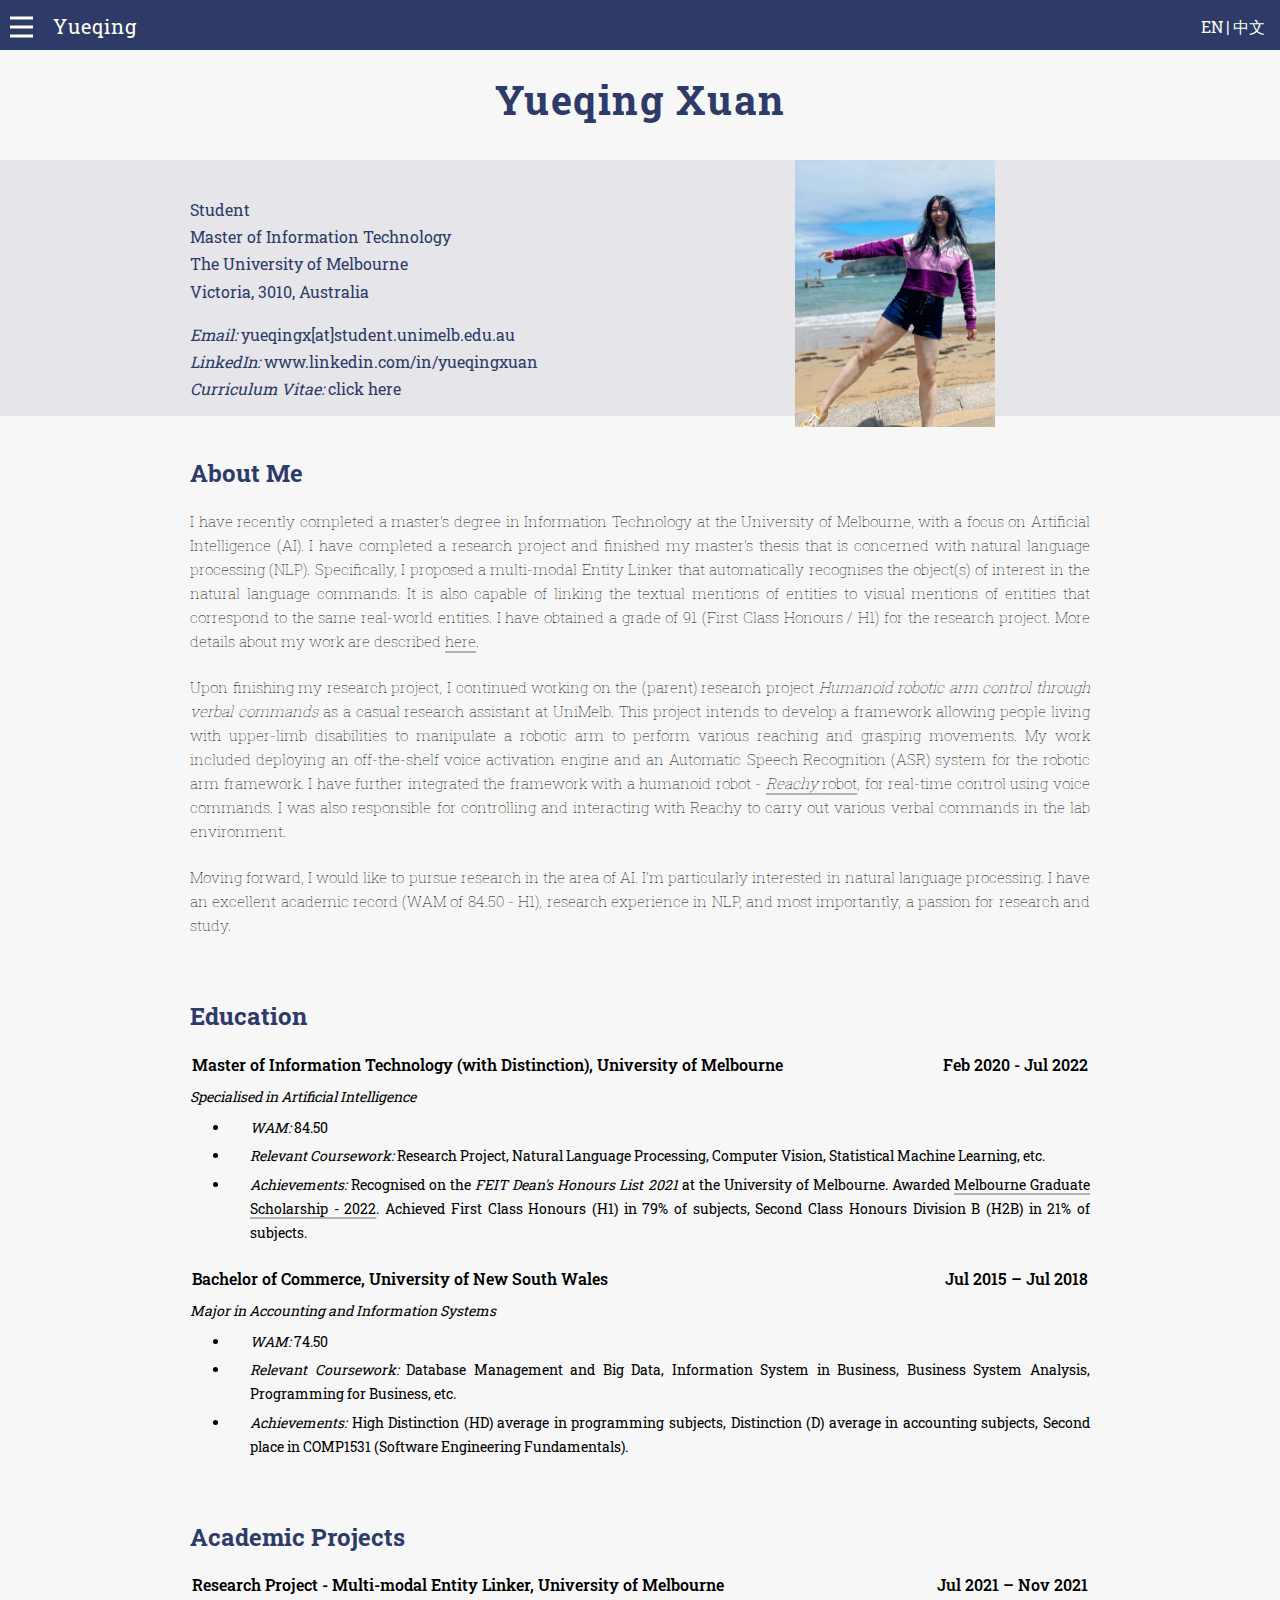
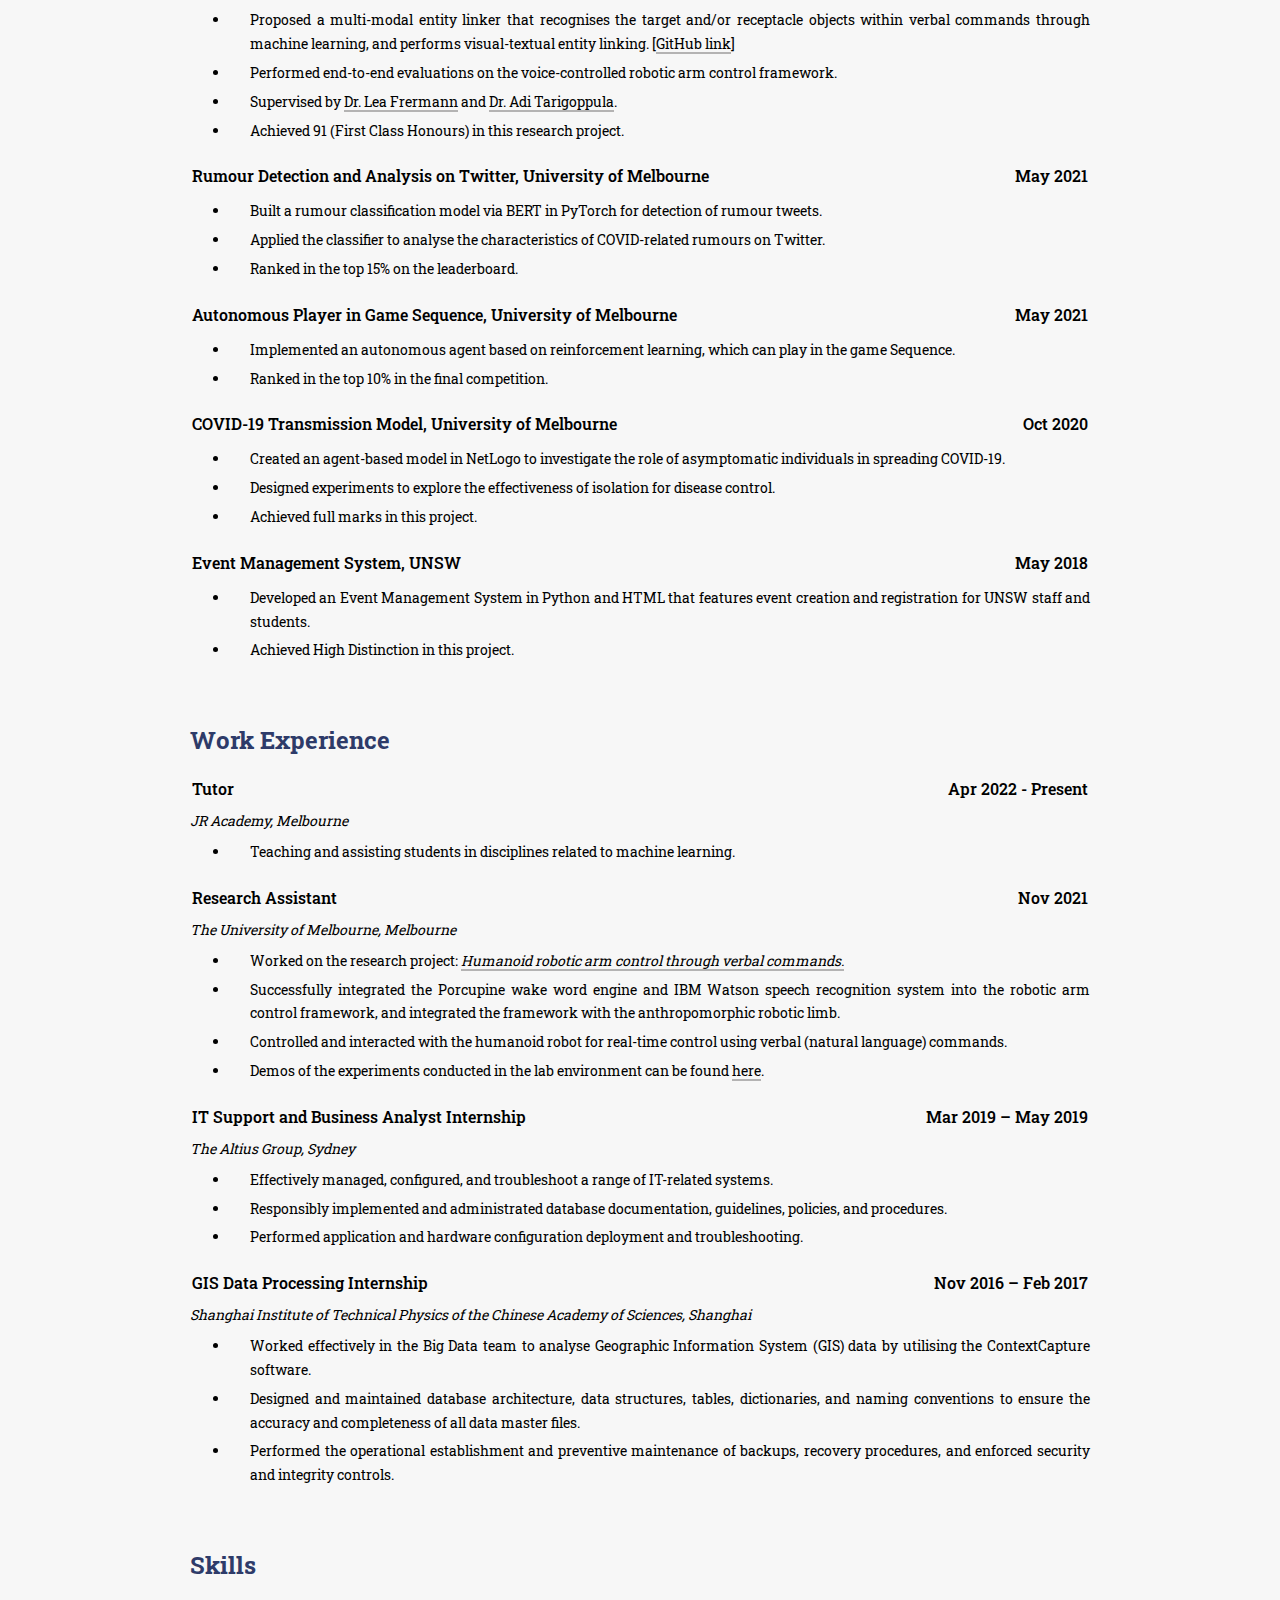
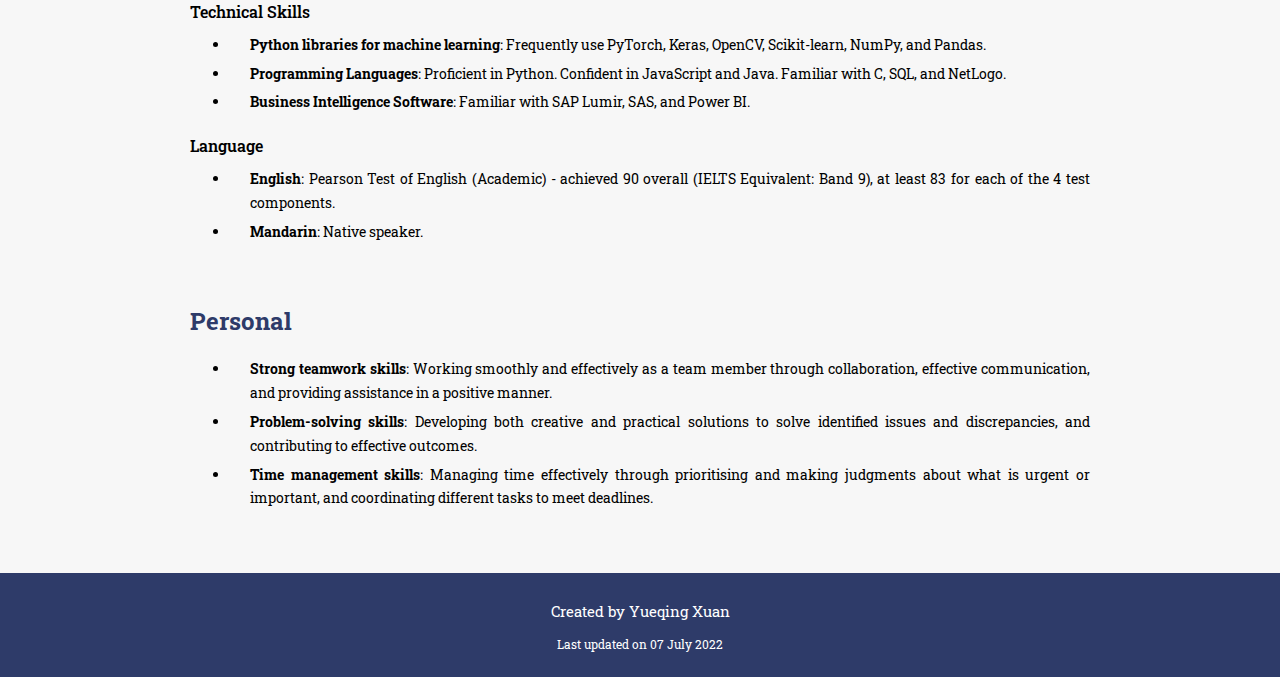
==== index.html @ 82bab921 "update web" ====
<!DOCTYPE HTML>
<html lang="en">

<head>
    <meta charset="utf-8">
    <meta name="viewpoint" content="width=device-width, initial-scale=1">
    <meta name="referrer" content="origin">
    <meta itemprop="name" content="yueqingxuan">
    <meta itemprop="author" content="Yueqing Xuan">
    <meta itemprop="description" content="Student @ The University of Melbourne">
    <meta itemprop="url" content="www.yueqingxuan.com">
    <meta itemprop="keywords" content="Yueqing Xuan unimelb mit student">
    <title>Yueqing Xuan</title>
    <link href="my_web_style.css" rel="stylesheet">

    <!-- all external javaScript codes -->
    <link rel="preconnect" href="https://fonts.googleapis.com">
    <link rel="preconnect" href="https://fonts.gstatic.com" crossorigin>
    <link href="https://fonts.googleapis.com/css2?family=Roboto+Slab:wght@400;700&display=swap" rel="stylesheet">
    <link rel="stylesheet" href="https://cdnjs.cloudflare.com/ajax/libs/font-awesome/6.0.0-beta3/css/all.min.css"
        integrity="sha512-Fo3rlrZj/k7ujTnHg4CGR2D7kSs0v4LLanw2qksYuRlEzO+tcaEPQogQ0KaoGN26/zrn20ImR1DfuLWnOo7aBA=="
        crossorigin="anonymous" referrerpolicy="no-referrer" />

    <link rel="icon" href="memoji.png">
</head>

<body>

    <!-- side menu bar -->
    <nav class="navbar">
        <span class="open-slide">
            <a class="left" onclick="openSideMenu()">
                <svg width="23" , height="27">
                    <path d="M0,5 30,5" stroke="ivory" stroke-width="3" />
                    <path d="M0,14 30,14" stroke="ivory" stroke-width="3" />
                    <path d="M0,23 30,23" stroke="ivory" stroke-width="3" />
                </svg>
            </a>
            <a href="#" class="left">Yueqing</a>

            <span class="lan">
                <ul>
                    <li><a href="cn.html">中文</a></li>
                    <li>|</li>
                    <li><a href="index.html">EN</a></li>
                </ul>
            </span>
        </span>
    </nav>

    <div id="side-menu" class="side-nav">
        <a class="btn-close" onclick="closeSideMenu()">&times;</a>
        <a href="#about">About</a>
        <a href="#education">Education</a>
        <a href="#projects">Academic Projects</a>
        <a href="#employment">Work Experience</a>
        <a href="#skills">Skills</a>
        <a href="#personal">Personal</a>
        <a href="CV_Yueqing_Xuan_public.pdf" target="_blank" rel="noopener noreferrer">CV</a>
    </div>

    <div class="main">
        <!-- Title of the webpage -->
        <div class="header">
            <h1>Yueqing Xuan</h1>
        </div>

        <section class="contact">
            <section class="grid">
                <section class="col_1">
                    <p>Student<br>
                        <a href="https://study.unimelb.edu.au/find/courses/graduate/master-of-information-technology/"
                            target="_blank" rel="noopener noreferrer">Master of Information Technology</i></a>
                        <a href="https://study.unimelb.edu.au/find/courses/graduate/master-of-information-technology/"
                            target="_blank" rel="noopener noreferrer"><i class="fas fa-external-link-alt"
                                style="font-size: 12px;"></i></a>
                        <br>
                        The University of Melbourne<br>
                        Victoria, 3010, Australia<br>
                    </p>

                    <p><i>Email:</i> yueqingx[at]student.unimelb.edu.au<br>
                    <i>LinkedIn:</i> <a href="https://www.linkedin.com/in/yueqingxuan/" target="_blank" rel="noopener noreferrer">www.linkedin.com/in/yueqingxuan</a><br>
                    <i>Curriculum Vitae:</i> <a href="CV_Yueqing_Xuan_public.pdf" target="_blank" rel="noopener noreferrer">click here</a>
                    </p>
                </section>
                <section class="col_2">
                    <img id="profile-pic" src="me_en.JPG" alt="" width="200" height="270">
                </section>
            </section>

        </section>

        <br id="about">
        <section class="container">
            <h2>About Me</h2>
            <p>I have recently completed a master's degree in Information Technology at the University of Melbourne, with a focus on Artificial Intelligence (AI).
                I have completed a research project and finished my master's thesis that is concerned with natural language processing (NLP). 
                Specifically, I proposed a multi-modal Entity Linker that automatically recognises the object(s) of interest 
                in the natural language commands. It is also capable of linking the textual mentions of entities to visual mentions of entities that correspond 
                to the same real-world entities. I have obtained a grade of 91 (First Class Honours / H1) for the research project. 
                More details about my work are described <a href="#projects">here</a>.</p>

            <p>Upon finishing my research project, I continued working on the (parent) research project 
                <i>Humanoid robotic arm control through verbal commands</i> as a casual research assistant at UniMelb. 
                This project intends to develop a framework allowing people living with upper-limb disabilities to manipulate a robotic arm 
                to perform various reaching and grasping movements.
                My work included deploying an off-the-shelf voice activation engine and an Automatic Speech Recognition (ASR) system for the robotic arm framework. 
                I have further integrated the framework with a humanoid robot - <a href="https://www.pollen-robotics.com/reachy/" target="_blank" rel="noopener noreferrer"><i>Reachy</i> robot</a>, 
                for real-time control using voice commands.
                I was also responsible for controlling and interacting with Reachy to carry out various verbal commands in the lab environment. 
            </p>

            <p>Moving forward, I would like to pursue research in the area of AI. I'm particularly interested in natural language processing. 
                I have an excellent academic record (WAM of 84.50 - H1), research experience in NLP, and most importantly, a passion for research and study.
            </p>
        </section>

        <br id="education">
        <section class="container">
            <h2>Education</h2>
            <table>
                <tr>
                  <td class="left-cell"><h4>Master of Information Technology (with Distinction), University of Melbourne</h4></td>
                  <td class="right-cell"><h4>Feb 2020 - Jul 2022</h4></td>
                </tr>
            </table>
            <h5><i>Specialised in Artificial Intelligence</i></h5>
            <ul>
                <li><i>WAM:</i> 84.50</li>
                <li><i>Relevant Coursework:</i> Research Project, Natural Language Processing, Computer Vision,
                    Statistical Machine Learning, etc.</li>
                <li><i>Achievements:</i> 
                    Recognised on the <i>FEIT Dean's Honours List 2021</i> at the University of Melbourne.
                    Awarded <a href="https://scholarships.unimelb.edu.au/awards/melbourne-graduate-scholarship"
                    target="_blank" rel="noopener noreferrer">Melbourne Graduate Scholarship - 2022</a>. 
                    Achieved First Class Honours (H1) in 79% of subjects, Second Class Honours Division B (H2B)
                    in 21% of subjects.</li>
            </ul>
            <table>
                <tr>
                  <td class="left-cell"><h4>Bachelor of Commerce, University of New South Wales</h4></td>
                  <td class="right-cell"><h4>Jul 2015 – Jul 2018</h4></td>
                </tr>
            </table>
            <h5><i>Major in Accounting and Information Systems</i></h5>
            <ul>
                <li><i>WAM:</i> 74.50</li>
                <li><i>Relevant Coursework:</i> Database Management and Big Data, Information System in Business,
                    Business System Analysis, Programming for Business, etc.</li>
                <li><i>Achievements:</i> 
                    High Distinction (HD) average in programming subjects, Distinction (D) average
                    in accounting subjects, Second place in COMP1531 (Software Engineering Fundamentals).</li>
            </ul>

        </section>


        <br id="projects">
        <section class="container">
            <h2>Academic Projects</h2>
            <table>
                <tr>
                  <td class="left-cell" id="rp"><h4>Research Project - Multi-modal Entity Linker, University of Melbourne</h4></td>
                  <td class="right-cell"><h4>Jul 2021 – Nov 2021</h4></td>
                </tr>
            </table>

            <ul>
                <li>Proposed a multi-modal entity linker that recognises the target and/or receptacle objects within verbal commands 
                    through machine learning, and performs visual-textual entity linking. [<a href="https://github.com/xuanxuanxuan-git/EntityLinking#entitylinker-yueqing-xuan-2021" 
                    target="_blank" rel="noopener noreferrer">GitHub link</a>]</li>
                <li>Performed end-to-end evaluations on the voice-controlled robotic arm control framework.</li>
                <li>Supervised by <a href="https://findanexpert.unimelb.edu.au/profile/835002-lea-frermann"
                        target="_blank" rel="noopener noreferrer">Dr. Lea
                        Frermann</a> and <a href="https://findanexpert.unimelb.edu.au/profile/856938-adi-tarigoppula"
                        target="_blank" rel="noopener noreferrer">Dr.
                        Adi Tarigoppula</a>.</li>
                <li>Achieved 91 (First Class Honours) in this research project.</li>
            </ul>
            <table>
                <tr>
                  <td class="left-cell"><h4>Rumour Detection and Analysis on Twitter, University of Melbourne</h4></td>
                  <td class="right-cell"><h4>May 2021</h4></td>
                </tr>
            </table>
            <ul>
                <li>Built a rumour classification model via BERT in PyTorch for detection of rumour tweets.</li>
                <li>Applied the classifier to analyse the characteristics of COVID-related rumours on Twitter.</li>
                <li>Ranked in the top 15% on the leaderboard.</li>
            </ul>

            <table>
                <tr>
                  <td class="left-cell"><h4>Autonomous Player in Game Sequence, University of Melbourne</h4></td>
                  <td class="right-cell"><h4>May 2021</h4></td>
                </tr>
            </table>
            <ul>
                <li>Implemented an autonomous agent based on reinforcement learning, which can play in the game
                    Sequence.</li>
                <li>Ranked in the top 10% in the final competition.</li>
            </ul>

            <table>
                <tr>
                  <td class="left-cell"><h4>COVID-19 Transmission Model, University of Melbourne</h4></td>
                  <td class="right-cell"><h4>Oct 2020</h4></td>
                </tr>
            </table>
            <ul>
                <li>Created an agent-based model in NetLogo to investigate the role of asymptomatic individuals in
                    spreading COVID-19.</li>
                <li>Designed experiments to explore the effectiveness of isolation for disease control.</li>
                <li>Achieved full marks in this project.</li>
            </ul>

            <table>
                <tr>
                  <td class="left-cell"><h4>Event Management System, UNSW</h4></td>
                  <td class="right-cell"><h4>May 2018</h4></td>
                </tr>
            </table>
            <ul>
                <li>Developed an Event Management System in Python and HTML that features event creation and
                    registration for UNSW staff and students.</li>
                <li>Achieved High Distinction in this project.</li>
            </ul>
        </section>

        <br id="employment">
        <section class="container">
            <h2>Work Experience</h2>
            
            <table>
                <tr>
                  <td class="left-cell"><h4>Tutor</h4></td>
                  <td class="right-cell"><h4>Apr 2022 - Present</h4></td>
                </tr>
            </table>
            <h5><i>JR Academy, Melbourne</i></h5>
            <ul>
                <li>Teaching and assisting students in disciplines related to machine learning. </li>
            </ul>

            <table>
                <tr>
                  <td class="left-cell"><h4>Research Assistant</h4></td>
                  <td class="right-cell"><h4>Nov 2021</h4></td>
                </tr>
            </table>
            <h5><i>The University of Melbourne, Melbourne</i></h5>
            <ul>
                <li>Worked on the research project: <a href="https://github.com/xuanxuanxuan-git/EntityLinking" target="_blank"
                    rel="noopener noreferrer"><i>Humanoid robotic arm control through verbal commands.</i> <i class="fab fa-github"></i></a></li>
                <li>Successfully integrated the Porcupine wake word engine and IBM Watson speech recognition system into the robotic arm control framework, 
                    and integrated the framework with the anthropomorphic robotic limb. </li>
                <li>Controlled and interacted with the humanoid robot for real-time control using verbal (natural language) commands.</li>
                <li>Demos of the experiments conducted in the lab environment can be found <a href="https://github.com/xuanxuanxuan-git/EntityLinking/blob/main/README.md#demos" target="_blank"
                    rel="noopener noreferrer">here</a>.</li>
            </ul>

            <table>
                <tr>
                  <td class="left-cell"><h4>IT Support and Business Analyst Internship</h4></td>
                  <td class="right-cell"><h4>Mar 2019 – May 2019</h4></td>
                </tr>
            </table>
            <h5><i>The Altius Group, Sydney</i></h5>
            <ul>
                <li>Effectively managed, configured, and troubleshoot a range of IT-related systems.</li>
                <li>Responsibly implemented and administrated database documentation, guidelines, policies, and
                    procedures.
                </li>
                <li>Performed application and hardware configuration deployment and troubleshooting.</li>
            </ul>

            <table>
                <tr>
                  <td class="left-cell"><h4>GIS Data Processing Internship</h4></td>
                  <td class="right-cell"><h4>Nov 2016 – Feb 2017</h4></td>
                </tr>
            </table>
            <h5><i>Shanghai Institute of Technical Physics of the Chinese Academy of Sciences, Shanghai</i></h5>
            <ul>
                <li>Worked effectively in the Big Data team to analyse Geographic Information System (GIS) data by
                    utilising the ContextCapture software.</li>
                <li>Designed and maintained database architecture, data structures, tables, dictionaries, and naming
                    conventions to ensure the accuracy and completeness of all data master files.</li>
                <li>Performed the operational establishment and preventive maintenance of backups, recovery procedures,
                    and enforced security and integrity controls.</li>
            </ul>

        </section>

        <br id="skills">
        <section class="container">
            <h2>Skills</h2>
            <h4>Technical Skills</h4>
            <ul>
                <li><b>Python libraries for machine learning</b>: Frequently use PyTorch, Keras, OpenCV, Scikit-learn, NumPy, and Pandas.</li>
                <li><b>Programming Languages</b>: Proficient in Python. Confident in JavaScript and Java. Familiar with C, SQL, and NetLogo.</li>
                <li><b>Business Intelligence Software</b>: Familiar with SAP Lumir, SAS, and Power BI.</li>
            </ul>
            <h4>Language</h4>
            <ul>
                <li><b>English</b>: Pearson Test of English (Academic) - achieved 90 overall (IELTS Equivalent: Band 9), at least 83 for each of the 4 test components.</li>
                <li><b>Mandarin</b>: Native speaker.</li>
            </ul>
        </section>

        <br id="personal">
        <section class="container">
            <h2>Personal</h2>
            <ul>
                <li><b>Strong teamwork skills</b>: Working smoothly and effectively as a team member through collaboration, effective communication, and providing assistance in a positive manner. </li>
                <li><b>Problem-solving skills</b>: Developing both creative and practical solutions to solve identified issues and discrepancies, and contributing to effective outcomes.</li>
                <li><b>Time management skills</b>: Managing time effectively through prioritising and making judgments about what is urgent or important, and coordinating different tasks to meet deadlines.</li>
            </ul>
        </section>

        <br><br>
    </div>

    <!-- Footer -->
    <div class="footer">
        <p style="color: white; font-size: 15px">Created by Yueqing Xuan</p>
        <p style="color: white; font-size: 12px">Last updated on 07 July 2022</p>
    </div>

    <!------------------------- JavaScript -------------------->
    <script>
        function closeNav() {
            document.getElementById('side-menu').style.width = '0';
        }

        function openSideMenu() {
            document.getElementById('side-menu').style.width = '250px';
            document.getElementsByClassName('left').href = window.location.hash;
        }

        function closeSideMenu() {
            document.getElementById('side-menu').style.width = '0';
            document.getElementsByClassName('btn-close').href = window.location.hash;
        }

        document.getElementsByClassName("main")[0].addEventListener('click', closeNav)
    </script>
</body>

</html>
---- my_web_style.css ----
body {
    font-family: 'Roboto Slab', serif;
    background: #F7F7F7;
    margin: 0;
    overflow-x: auto;
}

/* --------------------- My name ----------------- */
.header {
    color: #2e3b69;
    /* text-align: center; */
    
    max-width: 52em;
    height: 10em;
    margin:0 auto;
    display: flex;
    justify-content: center; /* align horizontal */
    align-items: center; /* align vertical */
}

.header h1{
    letter-spacing: 1.5px;
    font-size: 40px;
    margin-top: 65px;
}

hr {
    border: none;
    max-width: 52em;
    border-top: 3px solid #2e3b69;
    overflow: visible;
    height: 5px;
}

hr:after {
    padding: 0 4px;
    position: relative;
    top: -13px;
}


/* --------------------------- Side bar ------------------------- */

.navbar{
    background-color: #2e3b69;
    overflow: hidden;
    height: 50px;
    z-index: 1;
    position: fixed;
    top: 0px;
    width: 100%;
}

.navbar .left{
    float: left;
    display: block;
    color: ivory;
    text-align: center;
    text-decoration: none;
    padding: 13px 10px;
    font-size: 20px;
    letter-spacing: 1px;
}

.navbar .lan ul{
    font-size: 16px;
    color: ivory;
    list-style: none;
    overflow: hidden;
    margin-right: 12px;
}

.navbar .lan ul li{
    float:right;
}

.navbar .lan ul li a{
    text-decoration: none;
    color: inherit;
    margin: 3px 3px;
}

.side-nav {
    height: 100%;
    width: 0;
    position: fixed;
    z-index: 2;
    top: 0;
    left: 0;
    background-color: #111;
    opacity: 0.9;
    overflow-x: hidden;
    padding-top: 60px;
    transition: 0.5s;
}

.side-nav a{
    padding: 10px 10px 10px 30px;
    text-decoration: none;
    font-size: 16px;
    color: #ccc;
    display: block;
    transition: 0.3s;
}

.side-nav a:hover{
    color: #fff;
}

.side-nav .btn-close{
    position: absolute;
    top: 10px;
    font-size: 30px;
}

/* --------------------- Contact ------------------ */
 *,
 *:before,
 *:after {
   -webkit-box-sizing: border-box;
      -moz-box-sizing: border-box;
           box-sizing: border-box;
 }
 
.col_1 {
    width: 55%;
    float: left;
    margin-top: 20px;
    margin-bottom: 20px;    
}

.col_1 p{
    line-height: 1.7;
    color: #2e3b69;
    font-size: 16px;
}

.col_1 a{
    text-decoration: none;
}

.col_1 a:hover{
    text-decoration: underline;
}

.col_1 a, .container a{
    color: inherit;
}

.col_2 {
    width: 35%;
    float: right;
}

.col_1, .col_2{
    display: inline-block;
    vertical-align: top;
}

.grid, .col_1, .col_2{
    padding-left: 15px;
    padding-right: 15px;
}

.grid {
    margin: 0 auto;
    width: 960px;
  }  


.contact{
    background-color: #e6e6ea;
    height: 16em;
    width: 100%;
}

#profile-pic {
    height: 100%;
}

#profile-pic-cn {
    margin-top: 30px;
}

/* ------------------------ Content --------------------- */

h2 {
    color: #2e3b69;
}

h4 {
    font-weight: 550;
    font-size: 16px;
    margin: 0;
}

.container{
    padding-left: 30px;
    padding-right: 30px;
    margin: 0 auto;
    width: 960px;
  }

.container td{
    padding: 0px;
}

.container .left-cell{
    width: 700px;
}

.container .right-cell{
    width: 220px;
    text-align: right;
}
.container ul li {
    font-size: 14px;
    padding: 0px 0 5px 20px;
    line-height: 1.7;
    text-align: justify;
    text-justify: inter-word;
}

.container ul li .fa-link{
    margin-left: 6px;
    font-size: 14px;
}

.container a{
    text-decoration-thickness: 2px;
    text-decoration-color: rgb(180, 179, 179);
    text-underline-position: under;
}
.container a:hover{
    color: #3b5998;
}
.container h4 {
    margin-bottom: -5px;
    font-size: 1em;
}

.container h5 {
    font-size: 14px;
    font-weight: normal;
    padding: 0px 0px 0px 0px;
    margin-top: 15px;
    margin-bottom: -6px;
}

.container p{
    text-align: justify; 
    margin-bottom: 22px;
    font-size: 15px;
    font-weight: lighter;
    /* color: dimgrey; */
    line-height: 1.6;
}
.footer {
    text-align: center;
    padding-top:13px;
    padding-bottom:13px;
    color:#fff;
    background-color: #2e3b69;
}
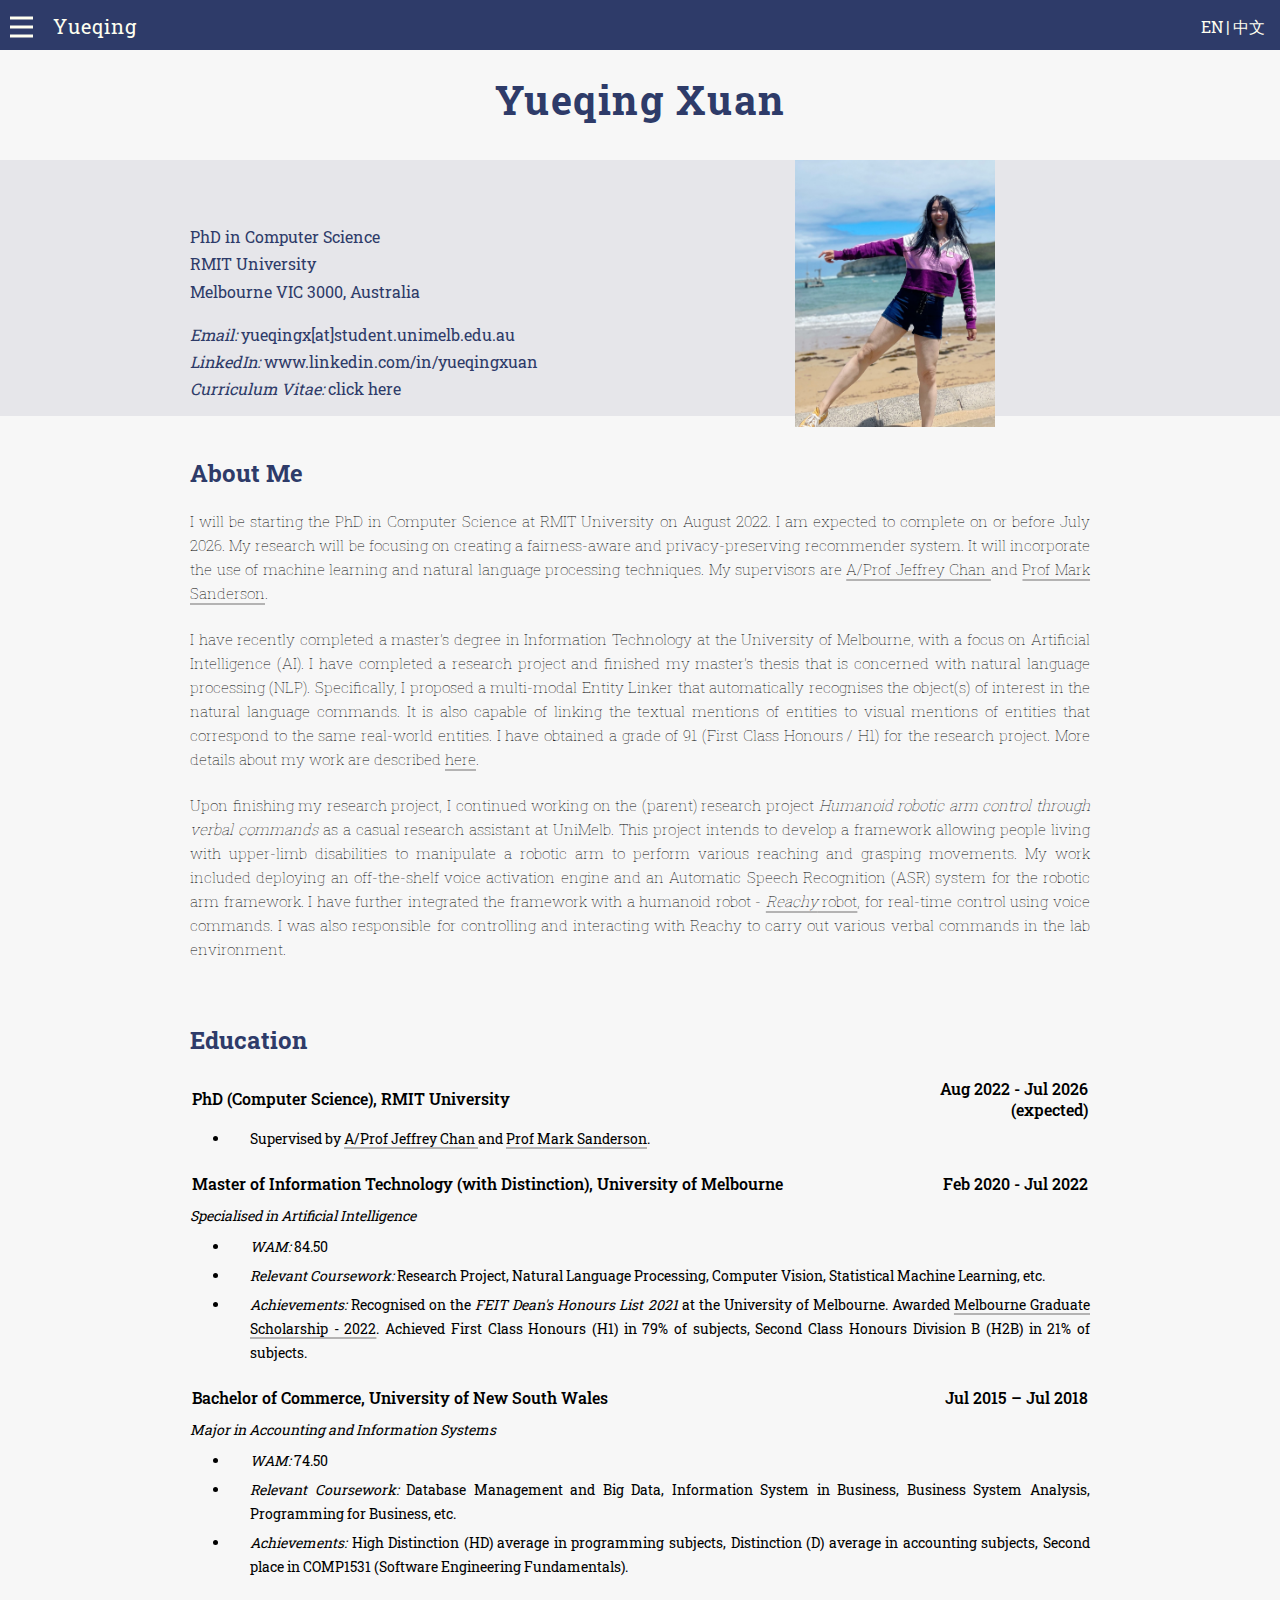
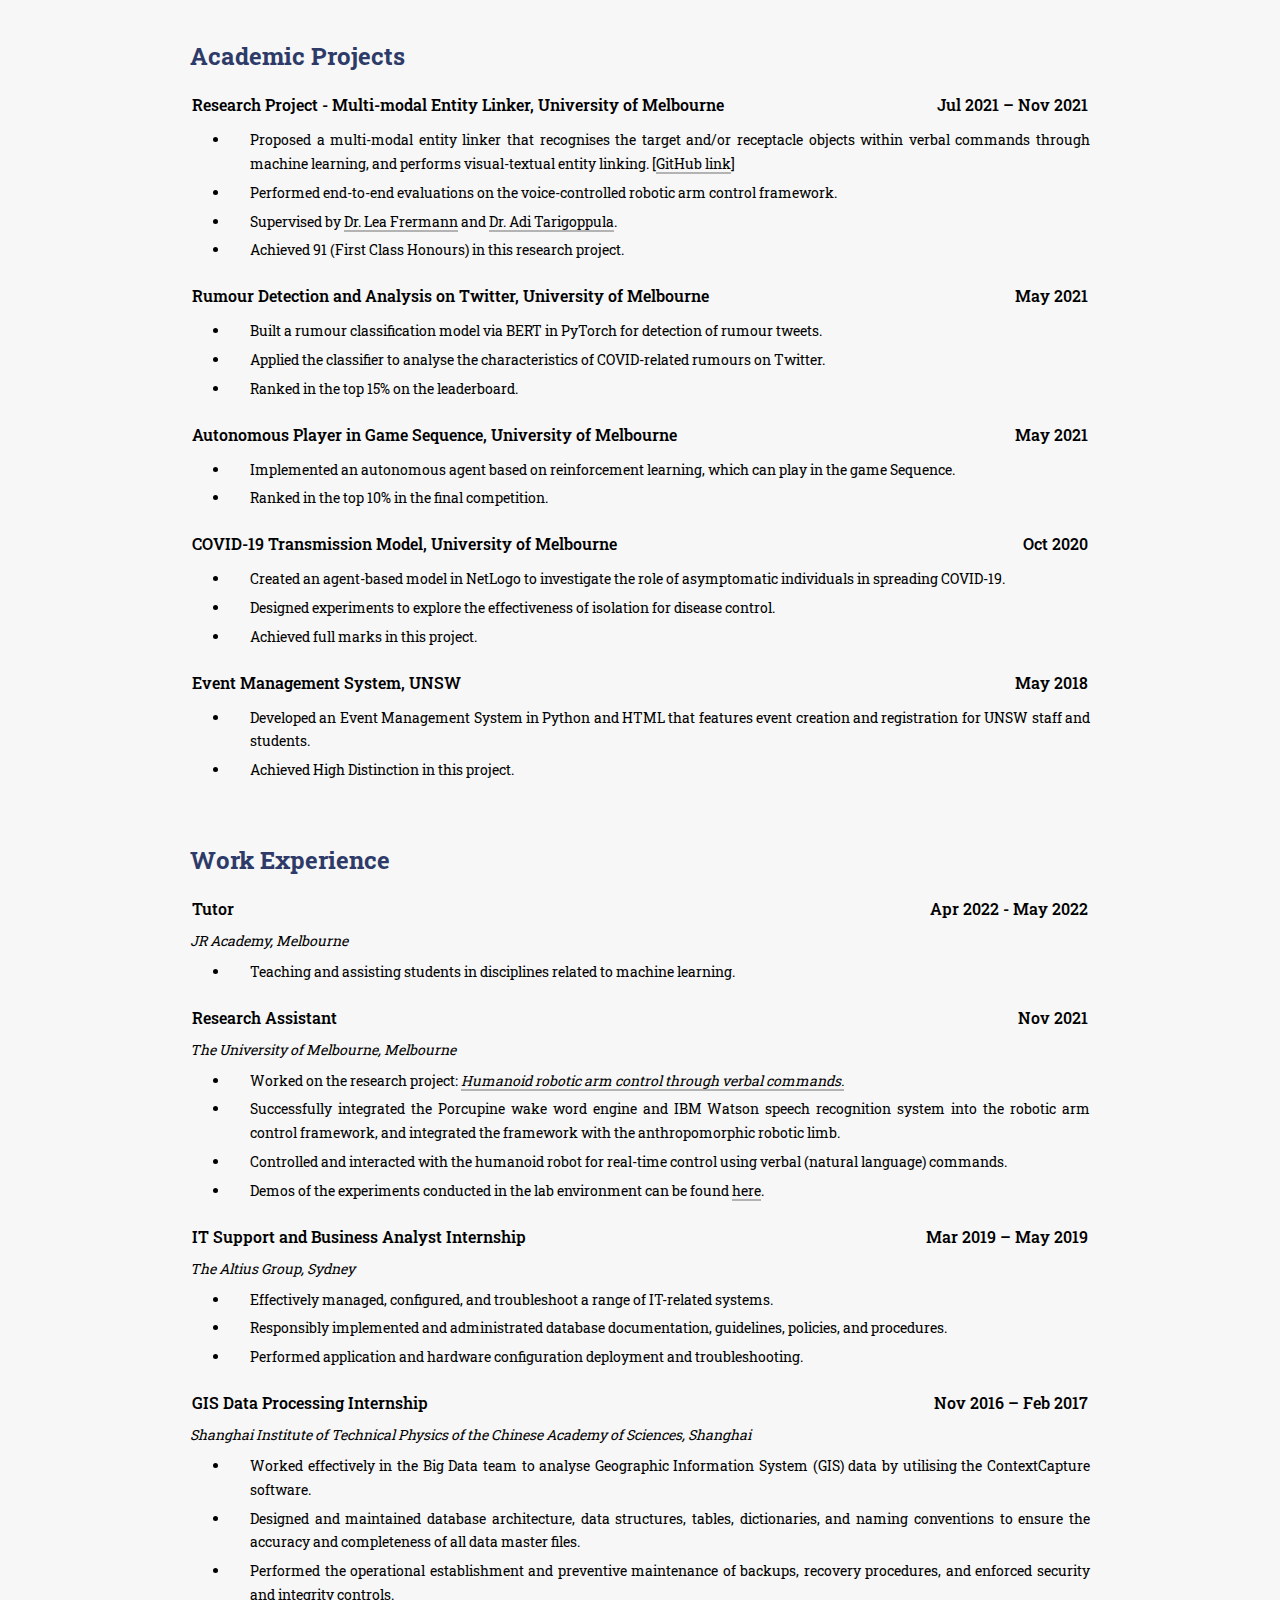
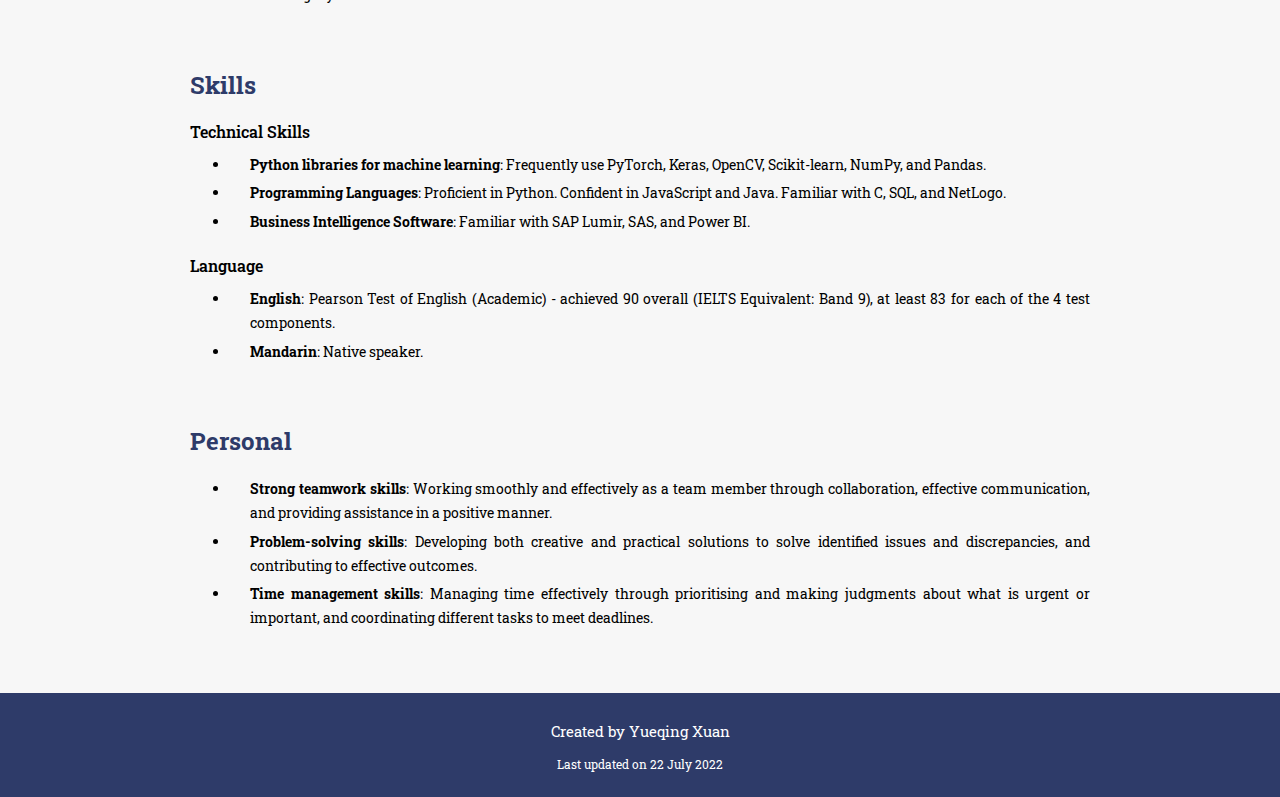
==== commit 56da03ec: "update website" ====
--- a/index.html
+++ b/index.html
@@ -7,9 +7,9 @@
     <meta name="referrer" content="origin">
     <meta itemprop="name" content="yueqingxuan">
     <meta itemprop="author" content="Yueqing Xuan">
-    <meta itemprop="description" content="Student @ The University of Melbourne">
+    <meta itemprop="description" content="Student @ RMIT University">
     <meta itemprop="url" content="www.yueqingxuan.com">
-    <meta itemprop="keywords" content="Yueqing Xuan unimelb mit student">
+    <meta itemprop="keywords" content="Yueqing Xuan rmit phd cs student">
     <title>Yueqing Xuan</title>
     <link href="my_web_style.css" rel="stylesheet">
 
@@ -68,15 +68,15 @@
         <section class="contact">
             <section class="grid">
                 <section class="col_1">
-                    <p>Student<br>
-                        <a href="https://study.unimelb.edu.au/find/courses/graduate/master-of-information-technology/"
-                            target="_blank" rel="noopener noreferrer">Master of Information Technology</i></a>
-                        <a href="https://study.unimelb.edu.au/find/courses/graduate/master-of-information-technology/"
+                    <p><br>
+                        <a href="https://www.rmit.edu.au/study-with-us/levels-of-study/research-programs/phd/phd-computer-science-dr221"
+                            target="_blank" rel="noopener noreferrer">PhD in Computer Science</i></a>
+                        <a href="https://www.rmit.edu.au/study-with-us/levels-of-study/research-programs/phd/phd-computer-science-dr221"
                             target="_blank" rel="noopener noreferrer"><i class="fas fa-external-link-alt"
                                 style="font-size: 12px;"></i></a>
                         <br>
-                        The University of Melbourne<br>
-                        Victoria, 3010, Australia<br>
+                        RMIT University<br>
+                        Melbourne VIC 3000, Australia<br>
                     </p>
 
                     <p><i>Email:</i> yueqingx[at]student.unimelb.edu.au<br>
@@ -94,6 +94,13 @@
         <br id="about">
         <section class="container">
             <h2>About Me</h2>
+            <p>I will be starting the PhD in Computer Science at RMIT University on August 2022. I am expected to complete on or before July 2026. My research will 
+                be focusing on creating a fairness-aware and privacy-preserving recommender system. It will incorporate the use of machine learning and natural language 
+                processing techniques. My supervisors are <a href="https://www.rmit.edu.au/contact/staff-contacts/academic-staff/c/chan-associate-professor-jeffrey"
+                target="_blank" rel="noopener noreferrer">A/Prof Jeffrey Chan
+                </a> and <a href="https://www.rmit.edu.au/contact/staff-contacts/academic-staff/s/sanderson-professor-mark"
+                target="_blank" rel="noopener noreferrer">Prof Mark Sanderson</a>.
+            </p>
             <p>I have recently completed a master's degree in Information Technology at the University of Melbourne, with a focus on Artificial Intelligence (AI).
                 I have completed a research project and finished my master's thesis that is concerned with natural language processing (NLP). 
                 Specifically, I proposed a multi-modal Entity Linker that automatically recognises the object(s) of interest 
@@ -111,14 +118,28 @@
                 I was also responsible for controlling and interacting with Reachy to carry out various verbal commands in the lab environment. 
             </p>
 
-            <p>Moving forward, I would like to pursue research in the area of AI. I'm particularly interested in natural language processing. 
-                I have an excellent academic record (WAM of 84.50 - H1), research experience in NLP, and most importantly, a passion for research and study.
-            </p>
         </section>
 
         <br id="education">
         <section class="container">
             <h2>Education</h2>
+            <table>
+                <tr>
+                  <td class="left-cell"><h4>PhD (Computer Science), RMIT University</h4></td>
+                  <td class="right-cell"><h4>Aug 2022 - Jul 2026 (expected)</h4></td>
+                </tr>
+            </table>
+            <h5></h5>
+            <ul>
+                <li>Supervised by <a href="https://www.rmit.edu.au/contact/staff-contacts/academic-staff/c/chan-associate-professor-jeffrey"
+                        target="_blank" rel="noopener noreferrer">A/Prof Jeffrey Chan
+                        </a> and <a href="https://www.rmit.edu.au/contact/staff-contacts/academic-staff/s/sanderson-professor-mark"
+                        target="_blank" rel="noopener noreferrer">Prof Mark Sanderson</a>.
+                </li>
+            </ul>
+            
+            
+            
             <table>
                 <tr>
                   <td class="left-cell"><h4>Master of Information Technology (with Distinction), University of Melbourne</h4></td>
@@ -235,7 +256,7 @@
             <table>
                 <tr>
                   <td class="left-cell"><h4>Tutor</h4></td>
-                  <td class="right-cell"><h4>Apr 2022 - Present</h4></td>
+                  <td class="right-cell"><h4>Apr 2022 - May 2022</h4></td>
                 </tr>
             </table>
             <h5><i>JR Academy, Melbourne</i></h5>
@@ -325,7 +346,7 @@
     <!-- Footer -->
     <div class="footer">
         <p style="color: white; font-size: 15px">Created by Yueqing Xuan</p>
-        <p style="color: white; font-size: 12px">Last updated on 07 July 2022</p>
+        <p style="color: white; font-size: 12px">Last updated on 22 July 2022</p>
     </div>
 
     <!------------------------- JavaScript -------------------->
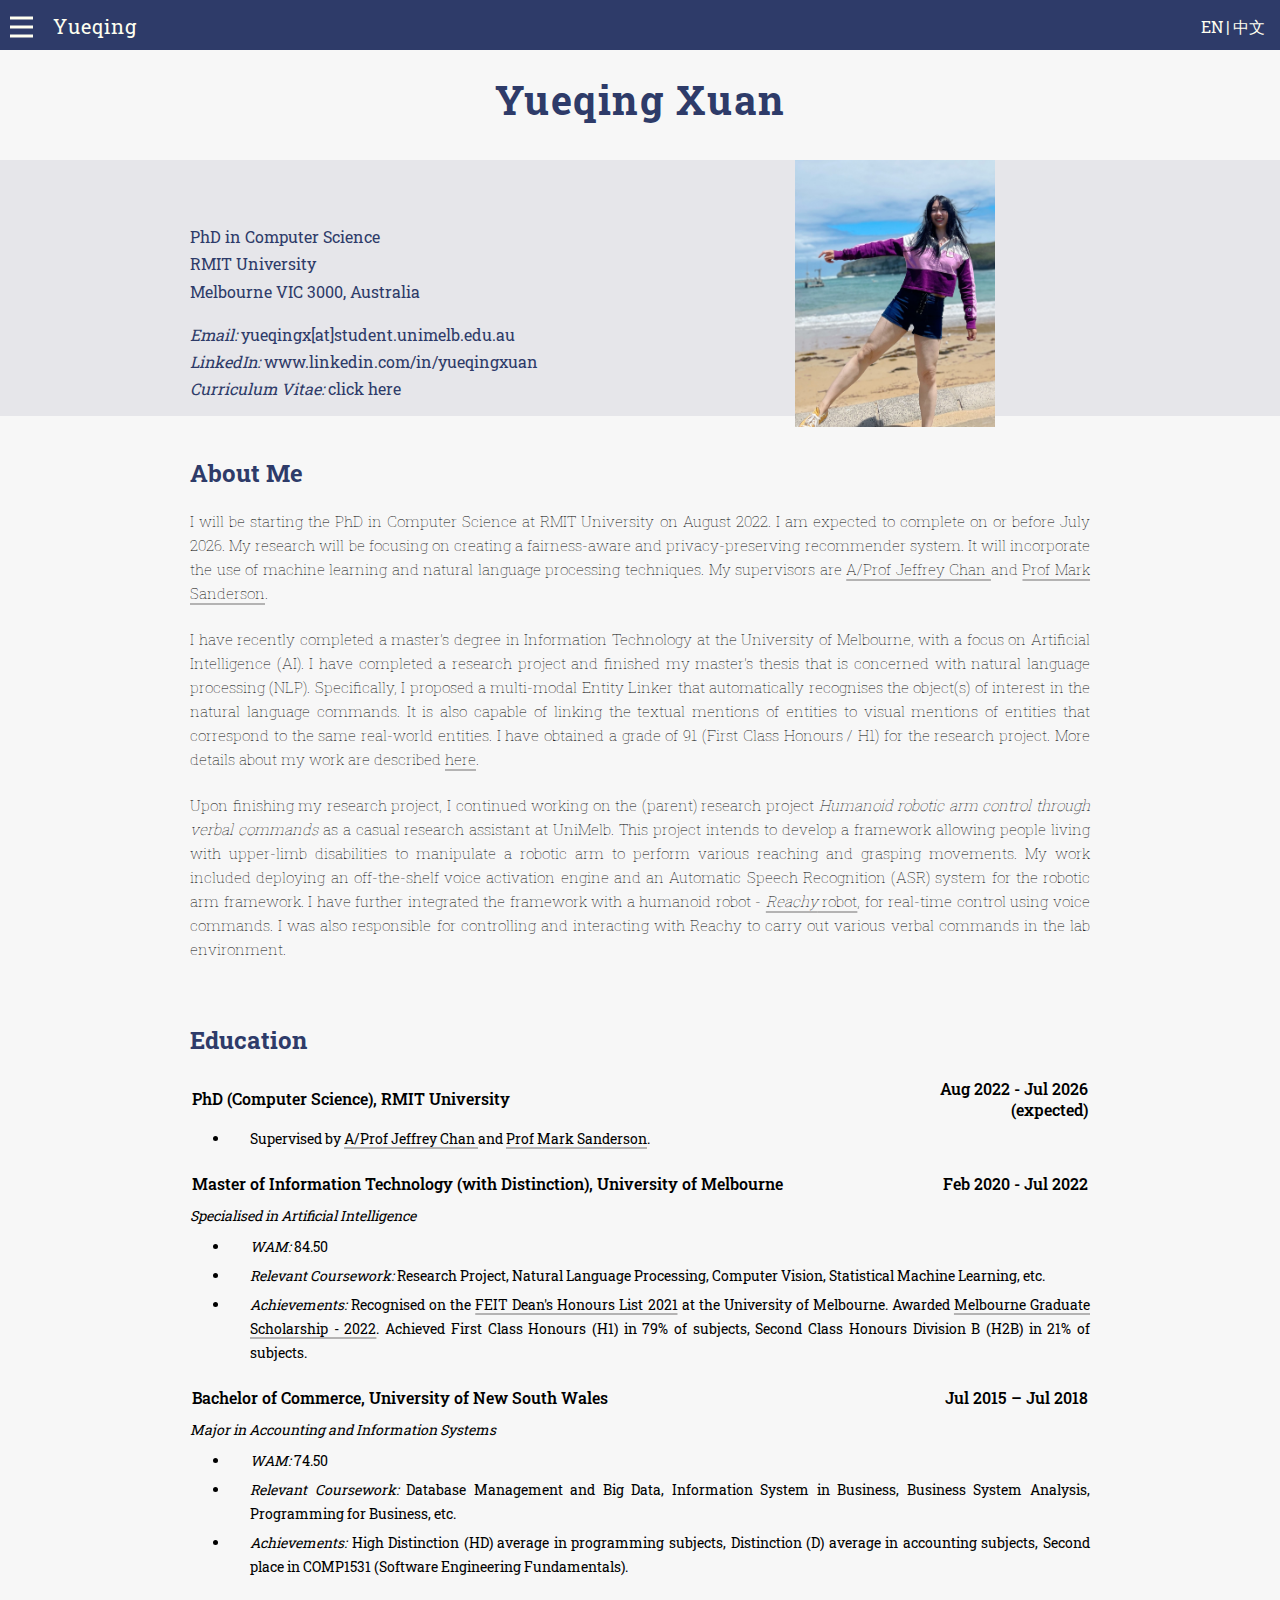
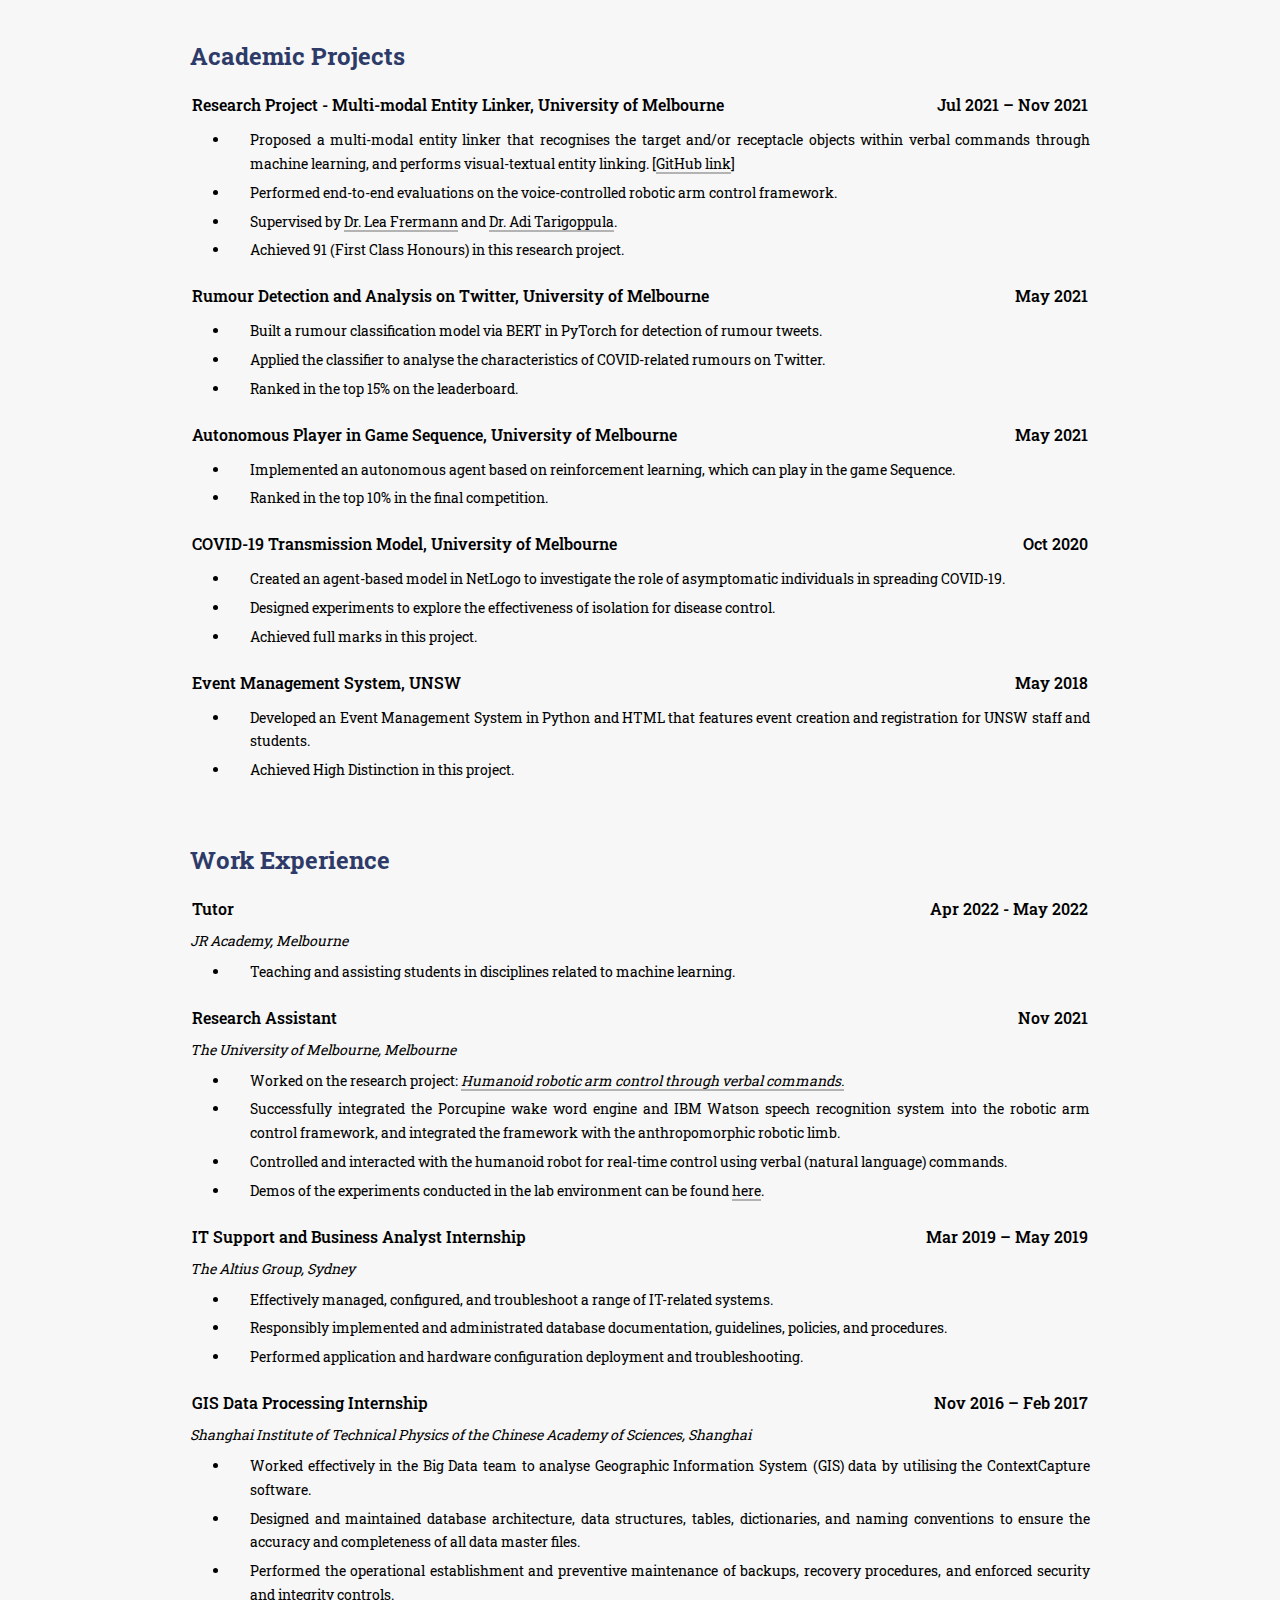
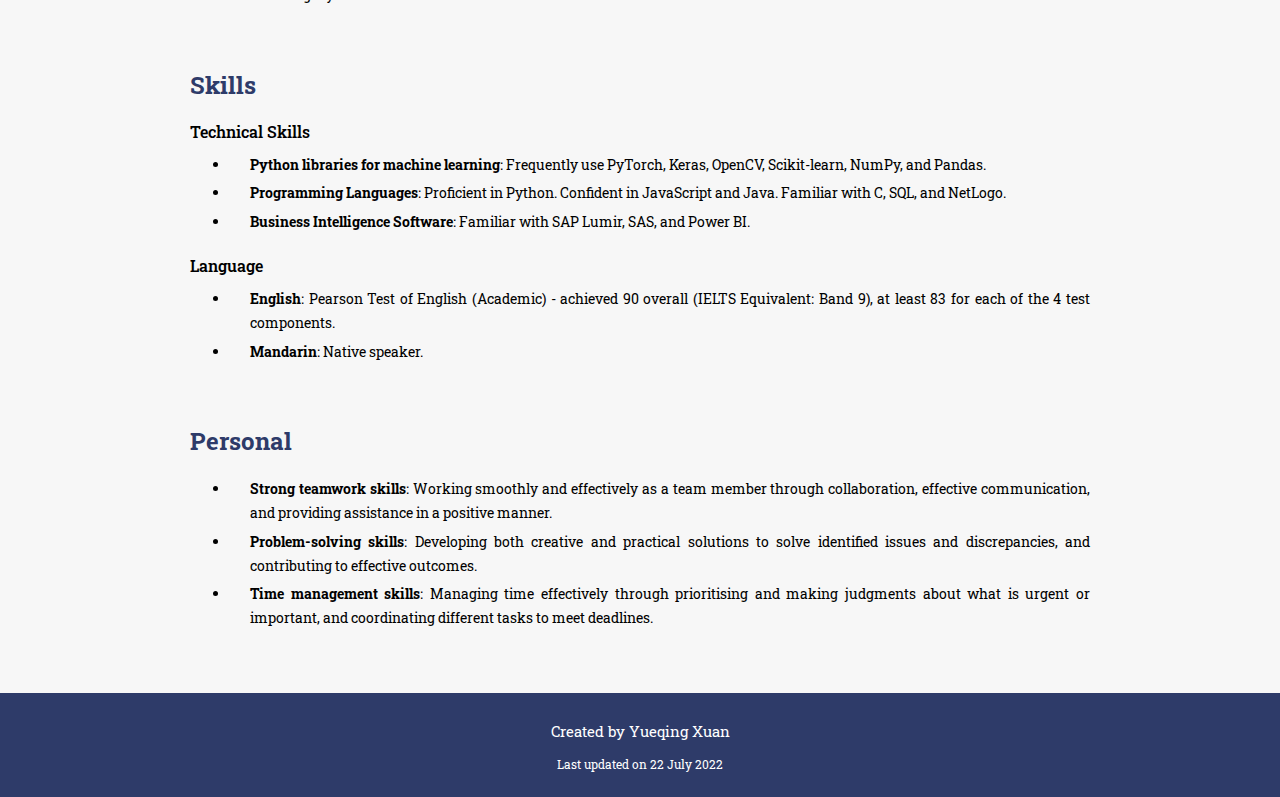
==== commit 1595f329: "update dhl link" ====
--- a/index.html
+++ b/index.html
@@ -152,7 +152,8 @@
                 <li><i>Relevant Coursework:</i> Research Project, Natural Language Processing, Computer Vision,
                     Statistical Machine Learning, etc.</li>
                 <li><i>Achievements:</i> 
-                    Recognised on the <i>FEIT Dean's Honours List 2021</i> at the University of Melbourne.
+                    Recognised on the <a href="https://eng.unimelb.edu.au/students/coursework/life-beyond/deans-award" 
+                    target="_blank" rel="noopener noreferrer">FEIT Dean's Honours List 2021</a> at the University of Melbourne.
                     Awarded <a href="https://scholarships.unimelb.edu.au/awards/melbourne-graduate-scholarship"
                     target="_blank" rel="noopener noreferrer">Melbourne Graduate Scholarship - 2022</a>. 
                     Achieved First Class Honours (H1) in 79% of subjects, Second Class Honours Division B (H2B)
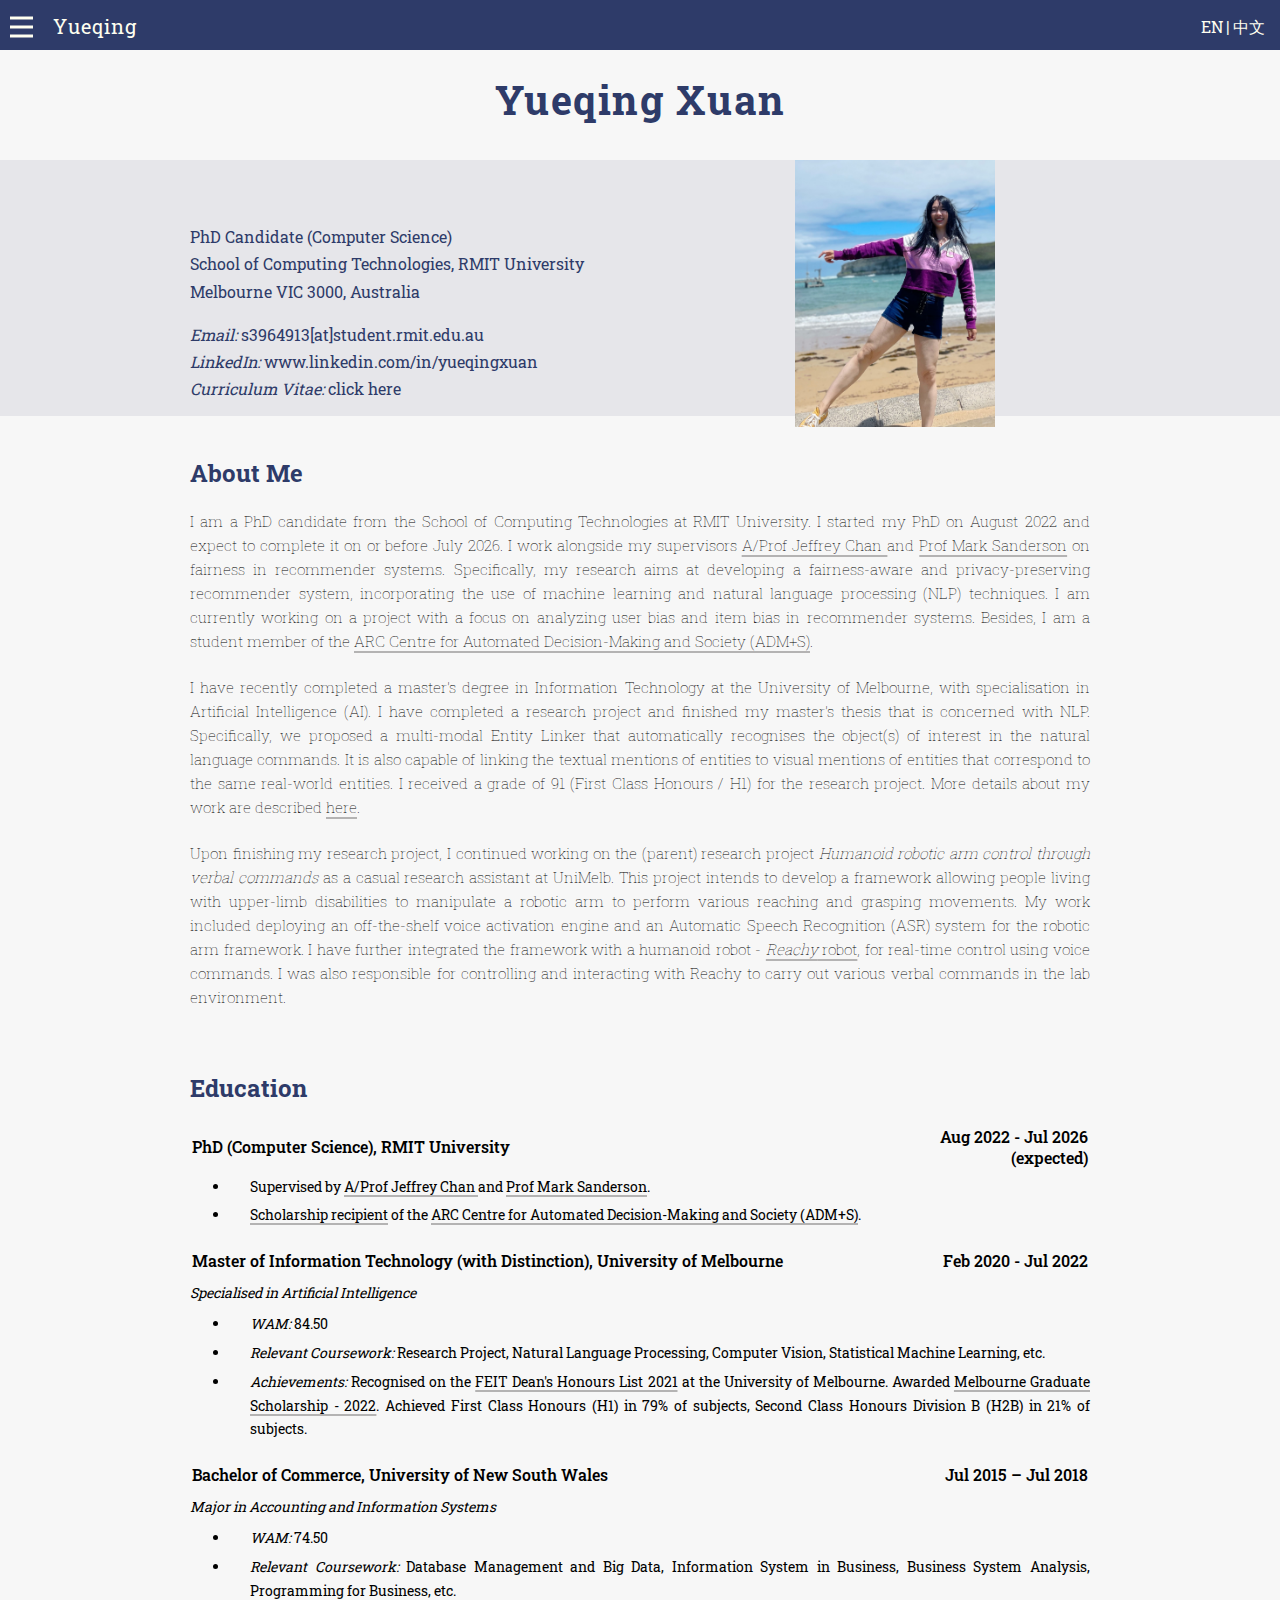
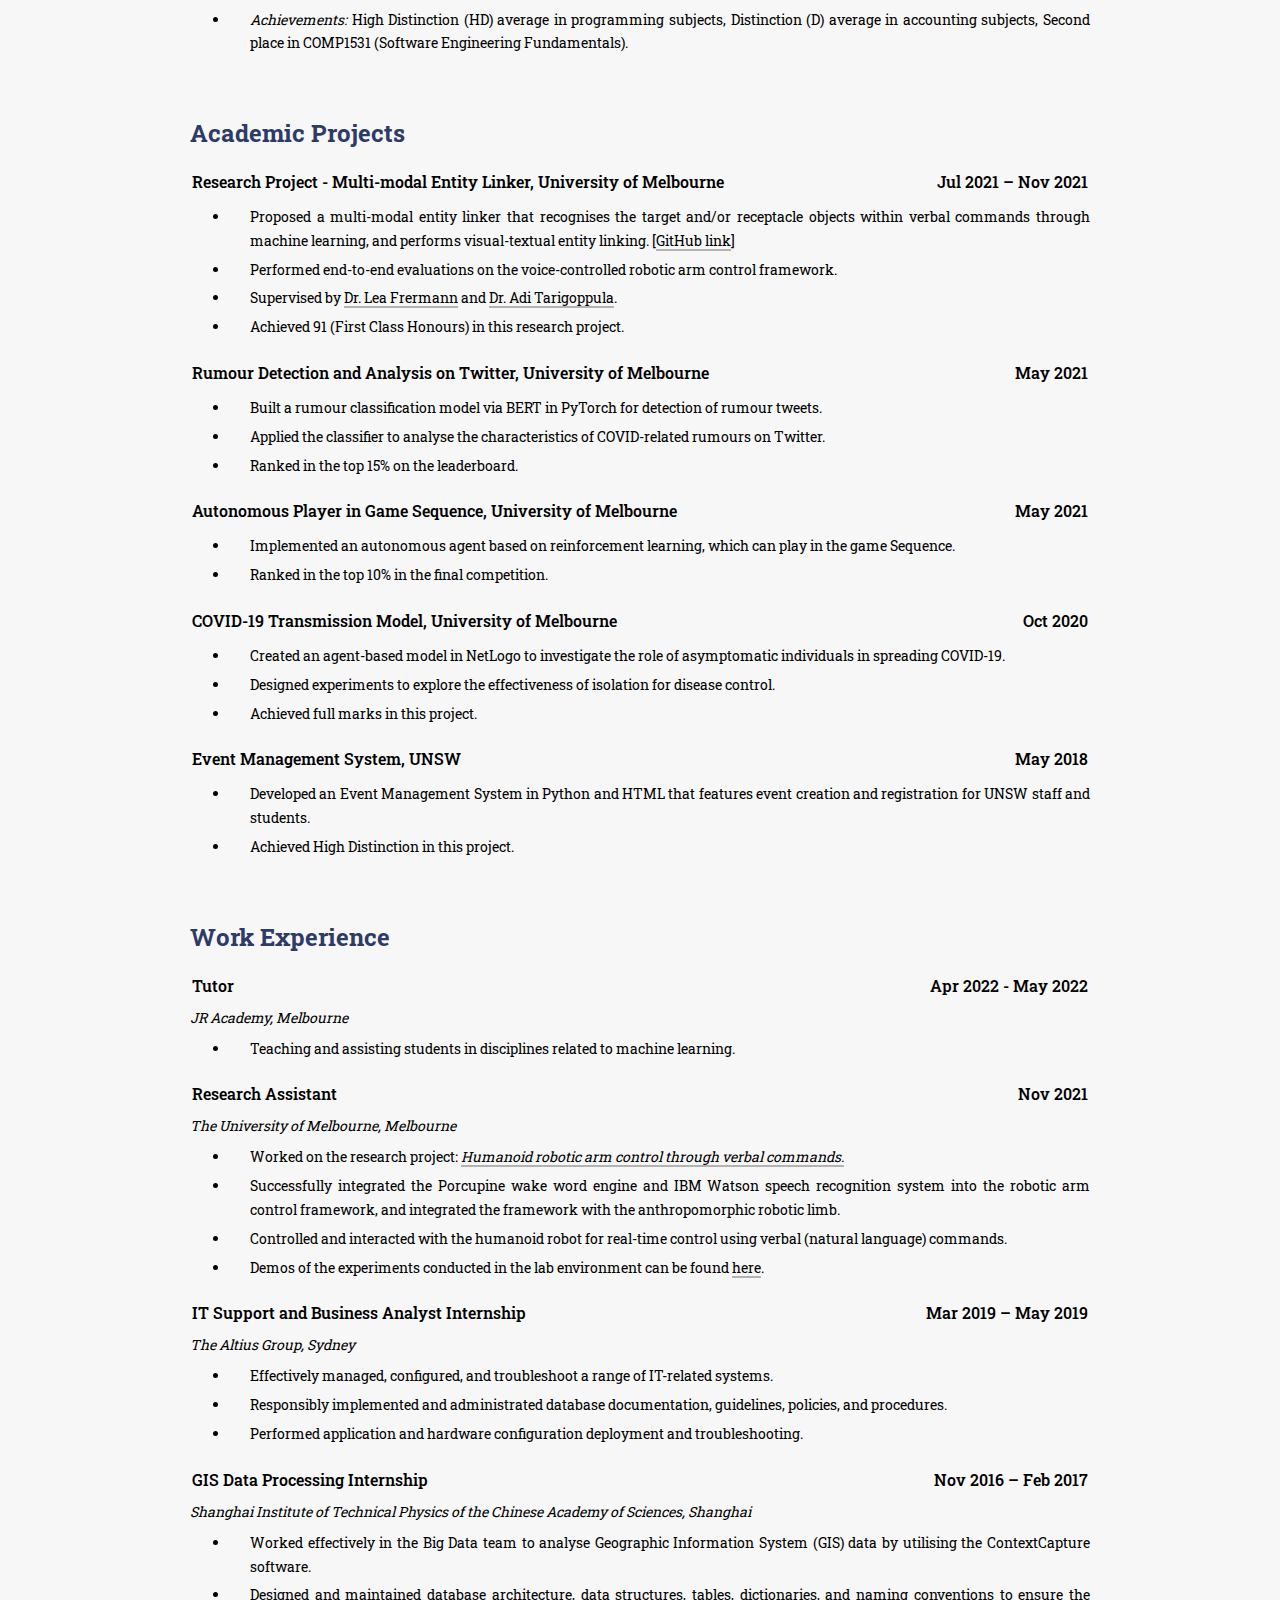
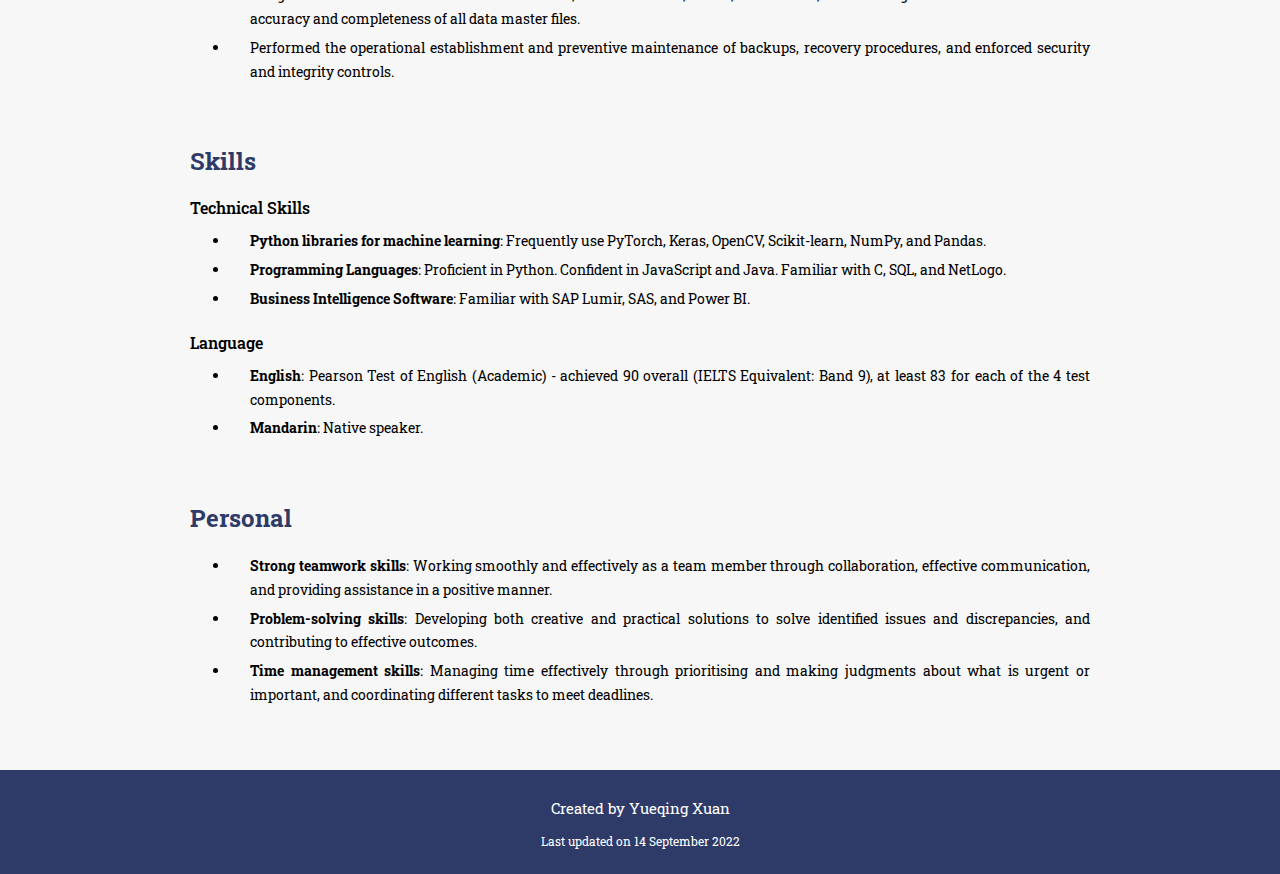
==== commit c9d35669: "update" ====
--- a/index.html
+++ b/index.html
@@ -7,7 +7,7 @@
     <meta name="referrer" content="origin">
     <meta itemprop="name" content="yueqingxuan">
     <meta itemprop="author" content="Yueqing Xuan">
-    <meta itemprop="description" content="Student @ RMIT University">
+    <meta itemprop="description" content="PhD Student @ RMIT University">
     <meta itemprop="url" content="www.yueqingxuan.com">
     <meta itemprop="keywords" content="Yueqing Xuan rmit phd cs student">
     <title>Yueqing Xuan</title>
@@ -70,16 +70,16 @@
                 <section class="col_1">
                     <p><br>
                         <a href="https://www.rmit.edu.au/study-with-us/levels-of-study/research-programs/phd/phd-computer-science-dr221"
-                            target="_blank" rel="noopener noreferrer">PhD in Computer Science</i></a>
+                            target="_blank" rel="noopener noreferrer">PhD Candidate (Computer Science)</i></a>
                         <a href="https://www.rmit.edu.au/study-with-us/levels-of-study/research-programs/phd/phd-computer-science-dr221"
                             target="_blank" rel="noopener noreferrer"><i class="fas fa-external-link-alt"
                                 style="font-size: 12px;"></i></a>
                         <br>
-                        RMIT University<br>
+                        School of Computing Technologies, RMIT University<br>
                         Melbourne VIC 3000, Australia<br>
                     </p>
 
-                    <p><i>Email:</i> yueqingx[at]student.unimelb.edu.au<br>
+                    <p><i>Email:</i> s3964913[at]student.rmit.edu.au<br>
                     <i>LinkedIn:</i> <a href="https://www.linkedin.com/in/yueqingxuan/" target="_blank" rel="noopener noreferrer">www.linkedin.com/in/yueqingxuan</a><br>
                     <i>Curriculum Vitae:</i> <a href="CV_Yueqing_Xuan_public.pdf" target="_blank" rel="noopener noreferrer">click here</a>
                     </p>
@@ -94,18 +94,22 @@
         <br id="about">
         <section class="container">
             <h2>About Me</h2>
-            <p>I will be starting the PhD in Computer Science at RMIT University on August 2022. I am expected to complete on or before July 2026. My research will 
-                be focusing on creating a fairness-aware and privacy-preserving recommender system. It will incorporate the use of machine learning and natural language 
-                processing techniques. My supervisors are <a href="https://www.rmit.edu.au/contact/staff-contacts/academic-staff/c/chan-associate-professor-jeffrey"
-                target="_blank" rel="noopener noreferrer">A/Prof Jeffrey Chan
-                </a> and <a href="https://www.rmit.edu.au/contact/staff-contacts/academic-staff/s/sanderson-professor-mark"
-                target="_blank" rel="noopener noreferrer">Prof Mark Sanderson</a>.
+            <p>I am a PhD candidate from the School of Computing Technologies at RMIT University. I started my PhD on August 2022 and expect to complete it
+                 on or before July 2026. I work alongside my supervisors <a href="https://www.rmit.edu.au/contact/staff-contacts/academic-staff/c/chan-associate-professor-jeffrey"
+                 target="_blank" rel="noopener noreferrer">A/Prof Jeffrey Chan
+                 </a> and <a href="https://www.rmit.edu.au/contact/staff-contacts/academic-staff/s/sanderson-professor-mark"
+                 target="_blank" rel="noopener noreferrer">Prof Mark Sanderson</a> on fairness in recommender systems.
+                 
+                 Specifically, my research aims at developing a fairness-aware and privacy-preserving recommender system, incorporating the use of machine learning and natural language processing (NLP) techniques. 
+                 I am currently working on a project with a focus on analyzing user bias and item bias in recommender systems. 
+                 Besides, I am a student member of the <a href="https://www.admscentre.org.au" target="_blank" rel="noopener noreferrer">
+                 ARC Centre for Automated Decision-Making and Society (ADM+S)</a>.
             </p>
-            <p>I have recently completed a master's degree in Information Technology at the University of Melbourne, with a focus on Artificial Intelligence (AI).
-                I have completed a research project and finished my master's thesis that is concerned with natural language processing (NLP). 
-                Specifically, I proposed a multi-modal Entity Linker that automatically recognises the object(s) of interest 
+            <p>I have recently completed a master's degree in Information Technology at the University of Melbourne, with specialisation in Artificial Intelligence (AI).
+                I have completed a research project and finished my master's thesis that is concerned with NLP. 
+                Specifically, we proposed a multi-modal Entity Linker that automatically recognises the object(s) of interest 
                 in the natural language commands. It is also capable of linking the textual mentions of entities to visual mentions of entities that correspond 
-                to the same real-world entities. I have obtained a grade of 91 (First Class Honours / H1) for the research project. 
+                to the same real-world entities. I received a grade of 91 (First Class Honours / H1) for the research project. 
                 More details about my work are described <a href="#projects">here</a>.</p>
 
             <p>Upon finishing my research project, I continued working on the (parent) research project 
@@ -135,6 +139,10 @@
                         target="_blank" rel="noopener noreferrer">A/Prof Jeffrey Chan
                         </a> and <a href="https://www.rmit.edu.au/contact/staff-contacts/academic-staff/s/sanderson-professor-mark"
                         target="_blank" rel="noopener noreferrer">Prof Mark Sanderson</a>.
+                </li>
+                <li><a href="https://www.admscentre.org.au/yueqing-xuan" target="_blank" rel="noopener noreferrer">Scholarship recipient</a>
+                     of the <a href="https://www.admscentre.org.au" target="_blank" rel="noopener noreferrer">
+                    ARC Centre for Automated Decision-Making and Society (ADM+S)</a>.
                 </li>
             </ul>
             
@@ -347,7 +355,7 @@
     <!-- Footer -->
     <div class="footer">
         <p style="color: white; font-size: 15px">Created by Yueqing Xuan</p>
-        <p style="color: white; font-size: 12px">Last updated on 22 July 2022</p>
+        <p style="color: white; font-size: 12px">Last updated on 14 September 2022</p>
     </div>
 
     <!------------------------- JavaScript -------------------->
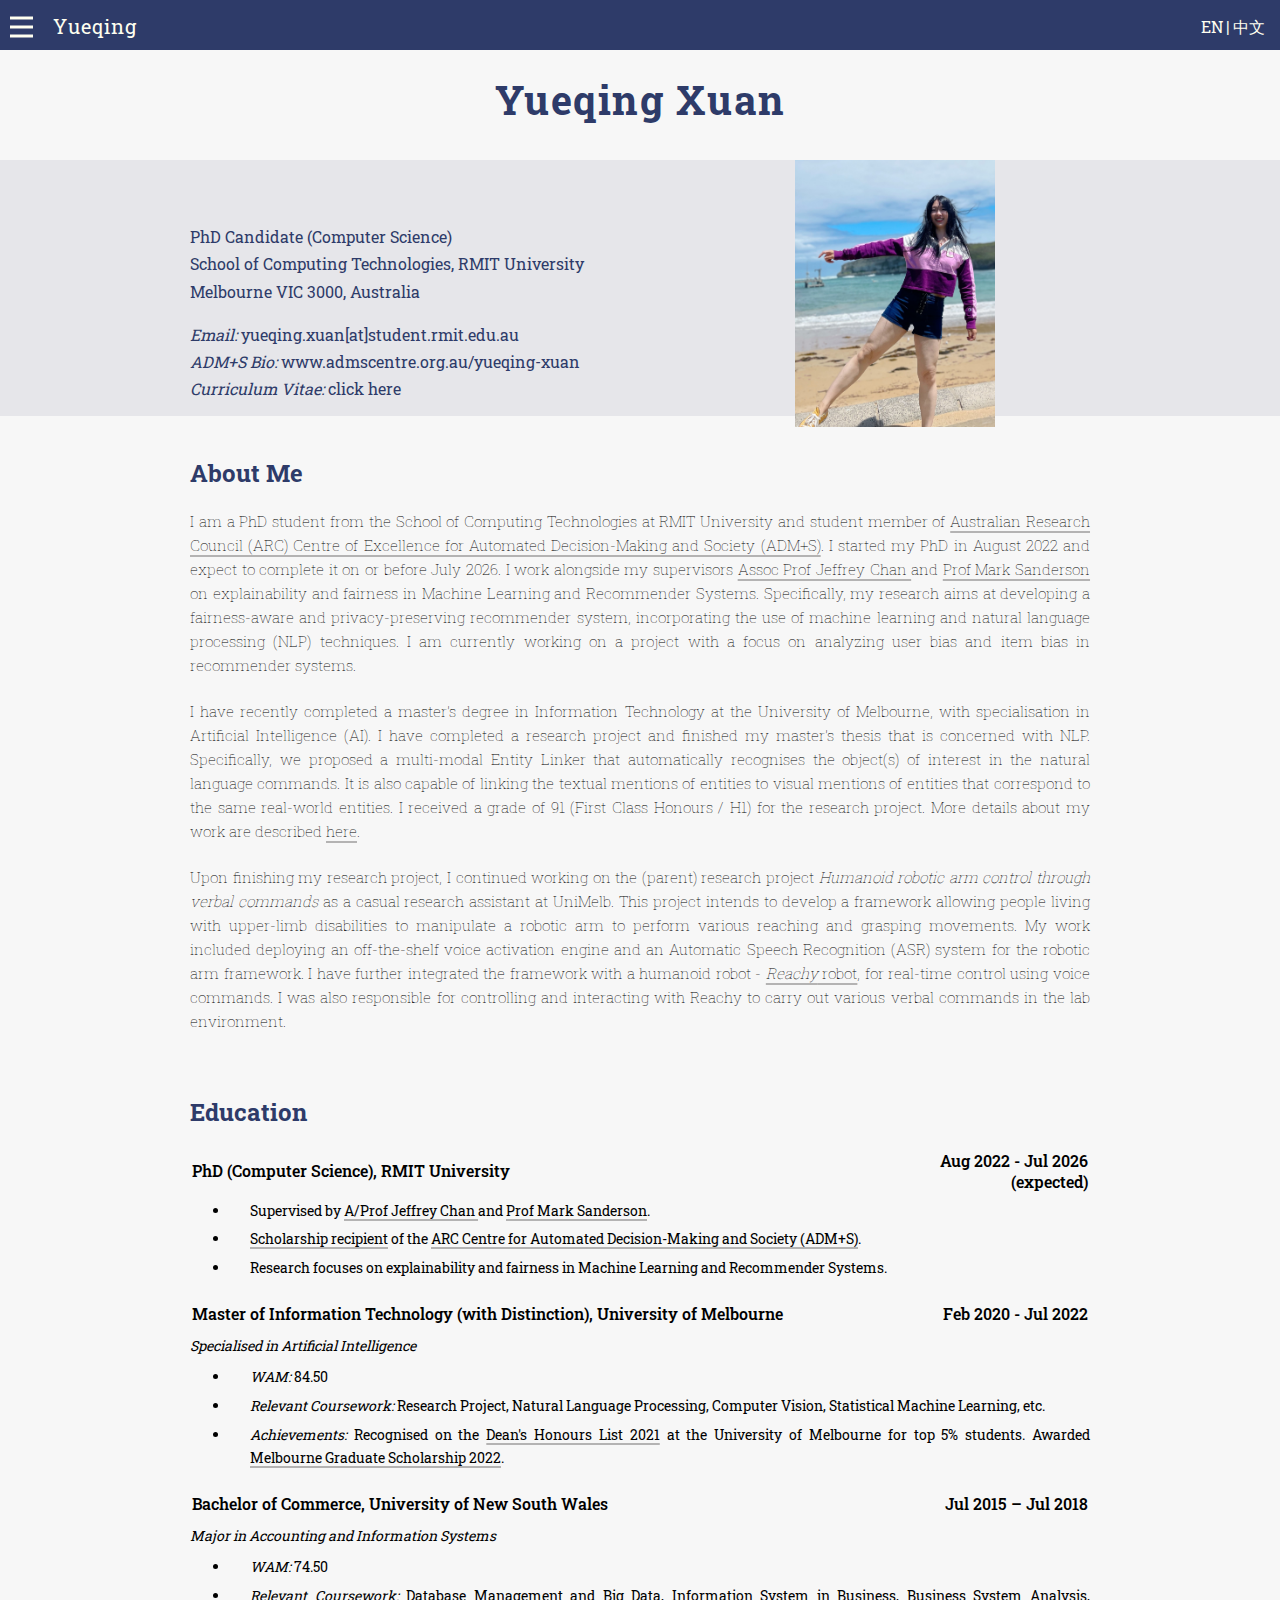
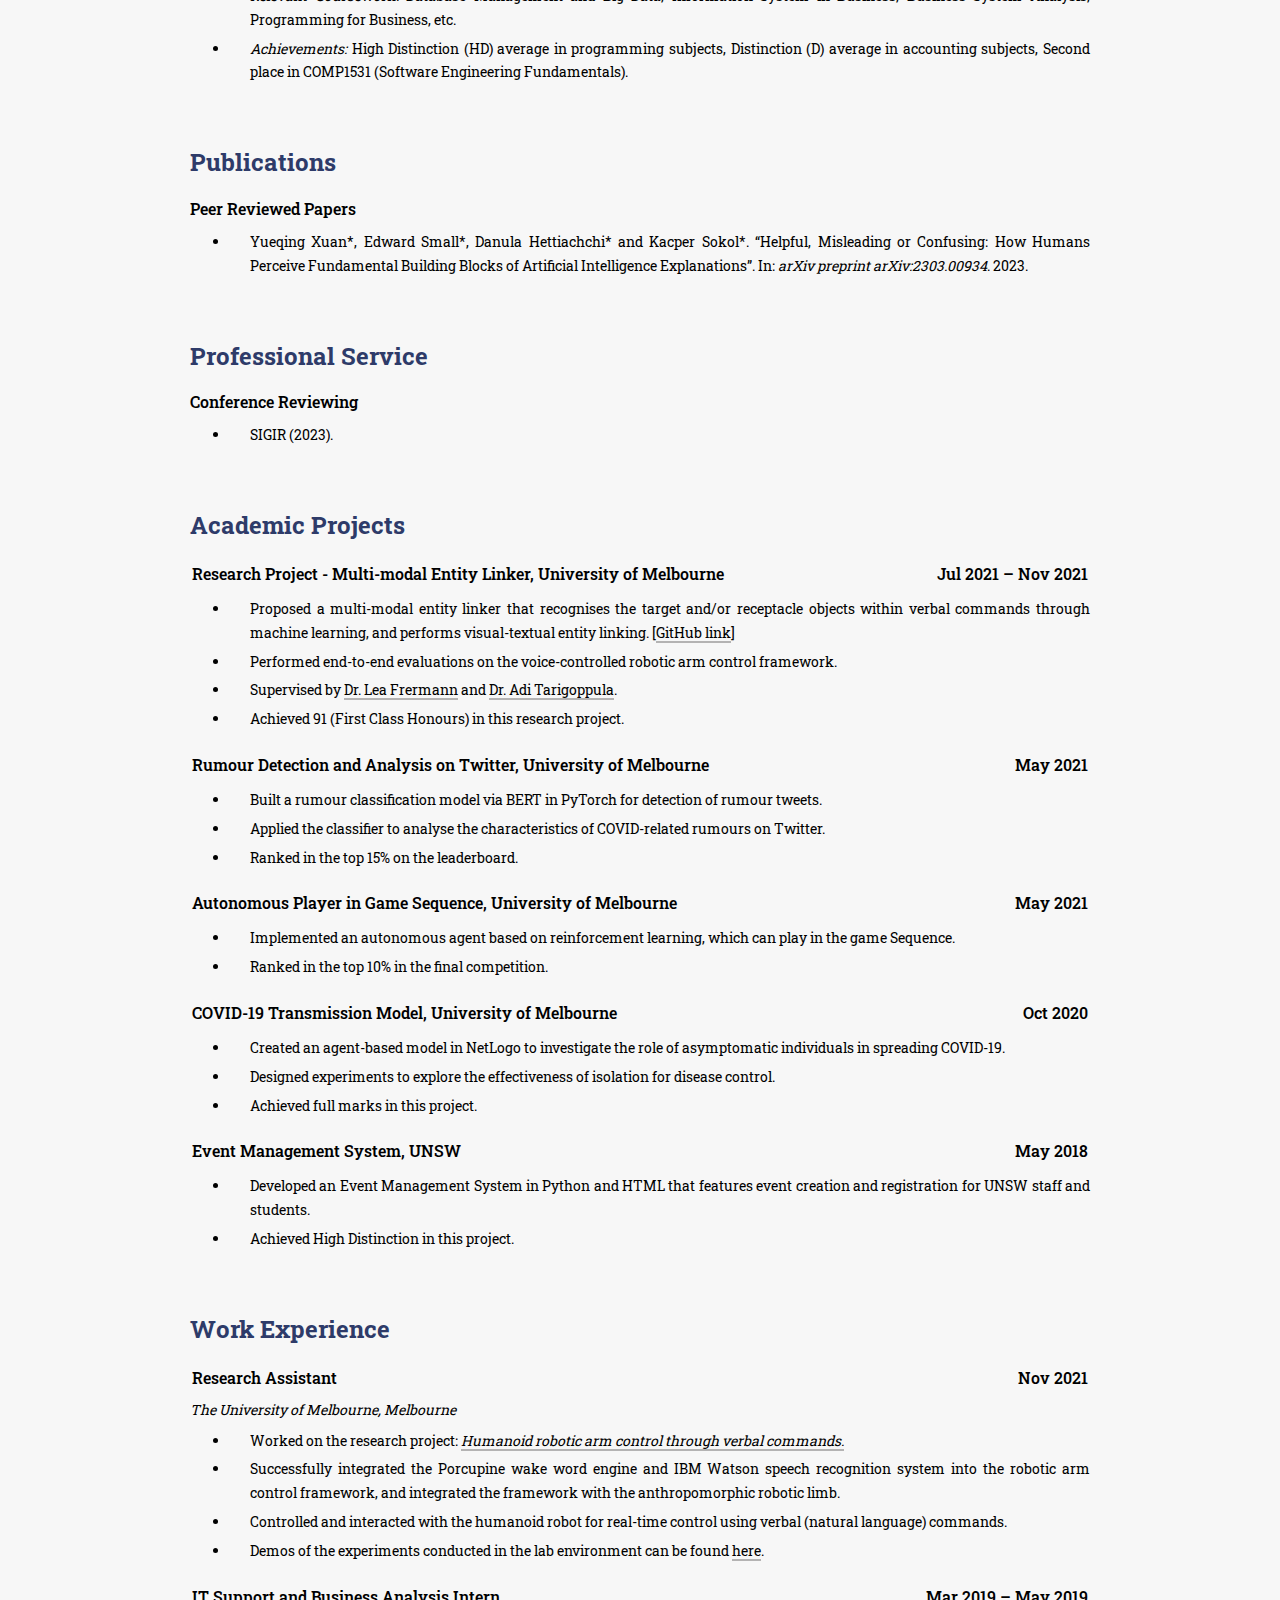
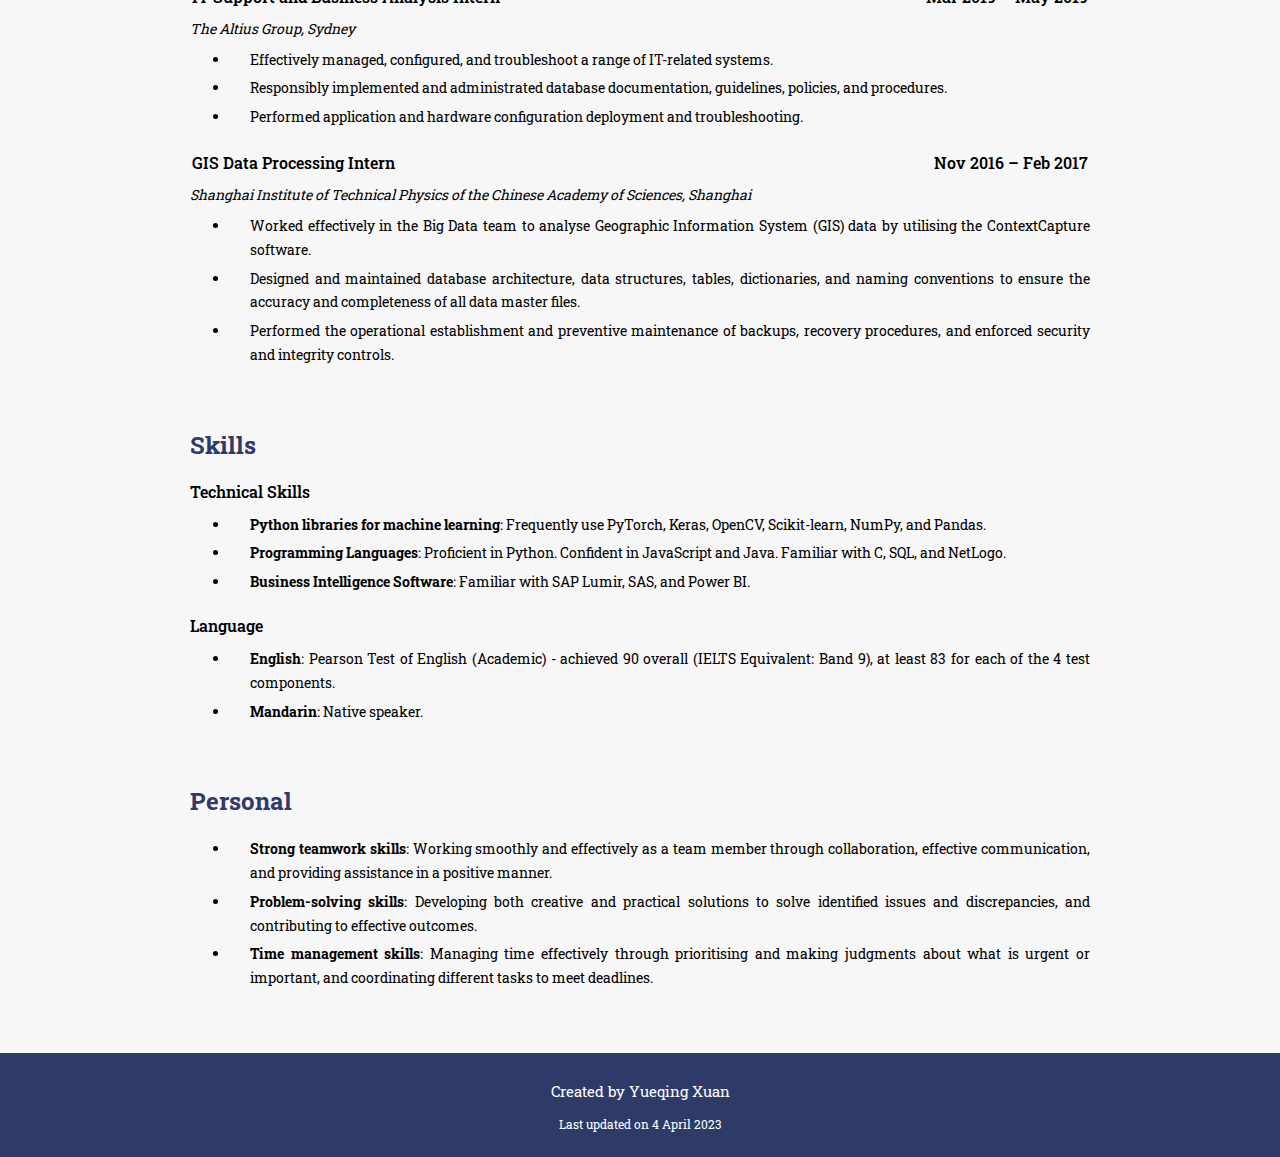
==== commit 3e7227f7: "update" ====
--- a/index.html
+++ b/index.html
@@ -52,11 +52,13 @@
         <a class="btn-close" onclick="closeSideMenu()">&times;</a>
         <a href="#about">About</a>
         <a href="#education">Education</a>
+        <a href="#publications">Publications</a>
+        <a href="#professional">Professional Service</a>
         <a href="#projects">Academic Projects</a>
         <a href="#employment">Work Experience</a>
         <a href="#skills">Skills</a>
         <a href="#personal">Personal</a>
-        <a href="CV_Yueqing_Xuan_public.pdf" target="_blank" rel="noopener noreferrer">CV</a>
+        <a href="Yueqing_Xuan_CV.pdf" target="_blank" rel="noopener noreferrer">CV</a>
     </div>
 
     <div class="main">
@@ -79,9 +81,9 @@
                         Melbourne VIC 3000, Australia<br>
                     </p>
 
-                    <p><i>Email:</i> s3964913[at]student.rmit.edu.au<br>
-                    <i>LinkedIn:</i> <a href="https://www.linkedin.com/in/yueqingxuan/" target="_blank" rel="noopener noreferrer">www.linkedin.com/in/yueqingxuan</a><br>
-                    <i>Curriculum Vitae:</i> <a href="CV_Yueqing_Xuan_public.pdf" target="_blank" rel="noopener noreferrer">click here</a>
+                    <p><i>Email:</i> yueqing.xuan[at]student.rmit.edu.au<br>
+                    <i>ADM+S Bio:</i> <a href="https://www.admscentre.org.au/yueqing-xuan/" target="_blank" rel="noopener noreferrer">www.admscentre.org.au/yueqing-xuan</a><br>
+                    <i>Curriculum Vitae:</i> <a href="Yueqing_Xuan_CV.pdf" target="_blank" rel="noopener noreferrer">click here</a>
                     </p>
                 </section>
                 <section class="col_2">
@@ -94,16 +96,13 @@
         <br id="about">
         <section class="container">
             <h2>About Me</h2>
-            <p>I am a PhD candidate from the School of Computing Technologies at RMIT University. I started my PhD on August 2022 and expect to complete it
-                 on or before July 2026. I work alongside my supervisors <a href="https://www.rmit.edu.au/contact/staff-contacts/academic-staff/c/chan-associate-professor-jeffrey"
-                 target="_blank" rel="noopener noreferrer">A/Prof Jeffrey Chan
+            <p>I am a PhD student from the School of Computing Technologies at RMIT University and student member of <a href="https://www.admscentre.org.au" target="_blank" rel="noopener noreferrer">Australian Research Council (ARC) Centre of Excellence for Automated Decision-Making and Society (ADM+S)</a>. I started my PhD in August 2022 and expect to complete it on or before July 2026. I work alongside my supervisors <a href="https://www.rmit.edu.au/contact/staff-contacts/academic-staff/c/chan-associate-professor-jeffrey" target="_blank" rel="noopener noreferrer">Assoc Prof Jeffrey Chan
                  </a> and <a href="https://www.rmit.edu.au/contact/staff-contacts/academic-staff/s/sanderson-professor-mark"
-                 target="_blank" rel="noopener noreferrer">Prof Mark Sanderson</a> on fairness in recommender systems.
+                 target="_blank" rel="noopener noreferrer">Prof Mark Sanderson</a> on explainability and fairness in Machine Learning and Recommender Systems.
                  
                  Specifically, my research aims at developing a fairness-aware and privacy-preserving recommender system, incorporating the use of machine learning and natural language processing (NLP) techniques. 
                  I am currently working on a project with a focus on analyzing user bias and item bias in recommender systems. 
-                 Besides, I am a student member of the <a href="https://www.admscentre.org.au" target="_blank" rel="noopener noreferrer">
-                 ARC Centre for Automated Decision-Making and Society (ADM+S)</a>.
+                 
             </p>
             <p>I have recently completed a master's degree in Information Technology at the University of Melbourne, with specialisation in Artificial Intelligence (AI).
                 I have completed a research project and finished my master's thesis that is concerned with NLP. 
@@ -144,9 +143,10 @@
                      of the <a href="https://www.admscentre.org.au" target="_blank" rel="noopener noreferrer">
                     ARC Centre for Automated Decision-Making and Society (ADM+S)</a>.
                 </li>
-            </ul>
-            
-            
+                <li>
+                    Research focuses on explainability and fairness in Machine Learning and Recommender Systems.
+                </li>
+            </ul>
             
             <table>
                 <tr>
@@ -160,12 +160,10 @@
                 <li><i>Relevant Coursework:</i> Research Project, Natural Language Processing, Computer Vision,
                     Statistical Machine Learning, etc.</li>
                 <li><i>Achievements:</i> 
-                    Recognised on the <a href="https://eng.unimelb.edu.au/students/coursework/life-beyond/deans-award" 
-                    target="_blank" rel="noopener noreferrer">FEIT Dean's Honours List 2021</a> at the University of Melbourne.
+                    Recognised on the <a href="https://eng.unimelb.edu.au/students/coursework/progress-your-career/sap/deans-honours-award#2021" 
+                    target="_blank" rel="noopener noreferrer">Dean's Honours List 2021</a> at the University of Melbourne for top 5% students.
                     Awarded <a href="https://scholarships.unimelb.edu.au/awards/melbourne-graduate-scholarship"
-                    target="_blank" rel="noopener noreferrer">Melbourne Graduate Scholarship - 2022</a>. 
-                    Achieved First Class Honours (H1) in 79% of subjects, Second Class Honours Division B (H2B)
-                    in 21% of subjects.</li>
+                    target="_blank" rel="noopener noreferrer">Melbourne Graduate Scholarship 2022</a>.</li>
             </ul>
             <table>
                 <tr>
@@ -185,6 +183,27 @@
 
         </section>
 
+        <br id="publications">
+        <section class="container">
+            <h2>Publications</h2>
+            <h4>Peer Reviewed Papers</h4>
+            <ul>
+                <li>
+                    Yueqing Xuan*, Edward Small*, Danula Hettiachchi* and Kacper Sokol*. “Helpful, Misleading or Confusing: How Humans Perceive Fundamental Building Blocks of Artificial Intelligence Explanations”. In: <i>arXiv preprint arXiv:2303.00934</i>. 2023.
+                </li>
+            </ul>
+        </section>
+
+        <br id="professional">
+        <section class="container">
+            <h2>Professional Service</h2>
+            <h4>Conference Reviewing</h4>
+            <ul>
+                <li>
+                    SIGIR (2023).
+                </li>
+            </ul>
+        </section>
 
         <br id="projects">
         <section class="container">
@@ -264,17 +283,6 @@
             
             <table>
                 <tr>
-                  <td class="left-cell"><h4>Tutor</h4></td>
-                  <td class="right-cell"><h4>Apr 2022 - May 2022</h4></td>
-                </tr>
-            </table>
-            <h5><i>JR Academy, Melbourne</i></h5>
-            <ul>
-                <li>Teaching and assisting students in disciplines related to machine learning. </li>
-            </ul>
-
-            <table>
-                <tr>
                   <td class="left-cell"><h4>Research Assistant</h4></td>
                   <td class="right-cell"><h4>Nov 2021</h4></td>
                 </tr>
@@ -292,7 +300,7 @@
 
             <table>
                 <tr>
-                  <td class="left-cell"><h4>IT Support and Business Analyst Internship</h4></td>
+                  <td class="left-cell"><h4>IT Support and Business Analysis Intern</h4></td>
                   <td class="right-cell"><h4>Mar 2019 – May 2019</h4></td>
                 </tr>
             </table>
@@ -307,7 +315,7 @@
 
             <table>
                 <tr>
-                  <td class="left-cell"><h4>GIS Data Processing Internship</h4></td>
+                  <td class="left-cell"><h4>GIS Data Processing Intern</h4></td>
                   <td class="right-cell"><h4>Nov 2016 – Feb 2017</h4></td>
                 </tr>
             </table>
@@ -355,7 +363,7 @@
     <!-- Footer -->
     <div class="footer">
         <p style="color: white; font-size: 15px">Created by Yueqing Xuan</p>
-        <p style="color: white; font-size: 12px">Last updated on 14 September 2022</p>
+        <p style="color: white; font-size: 12px">Last updated on 4 April 2023</p>
     </div>
 
     <!------------------------- JavaScript -------------------->
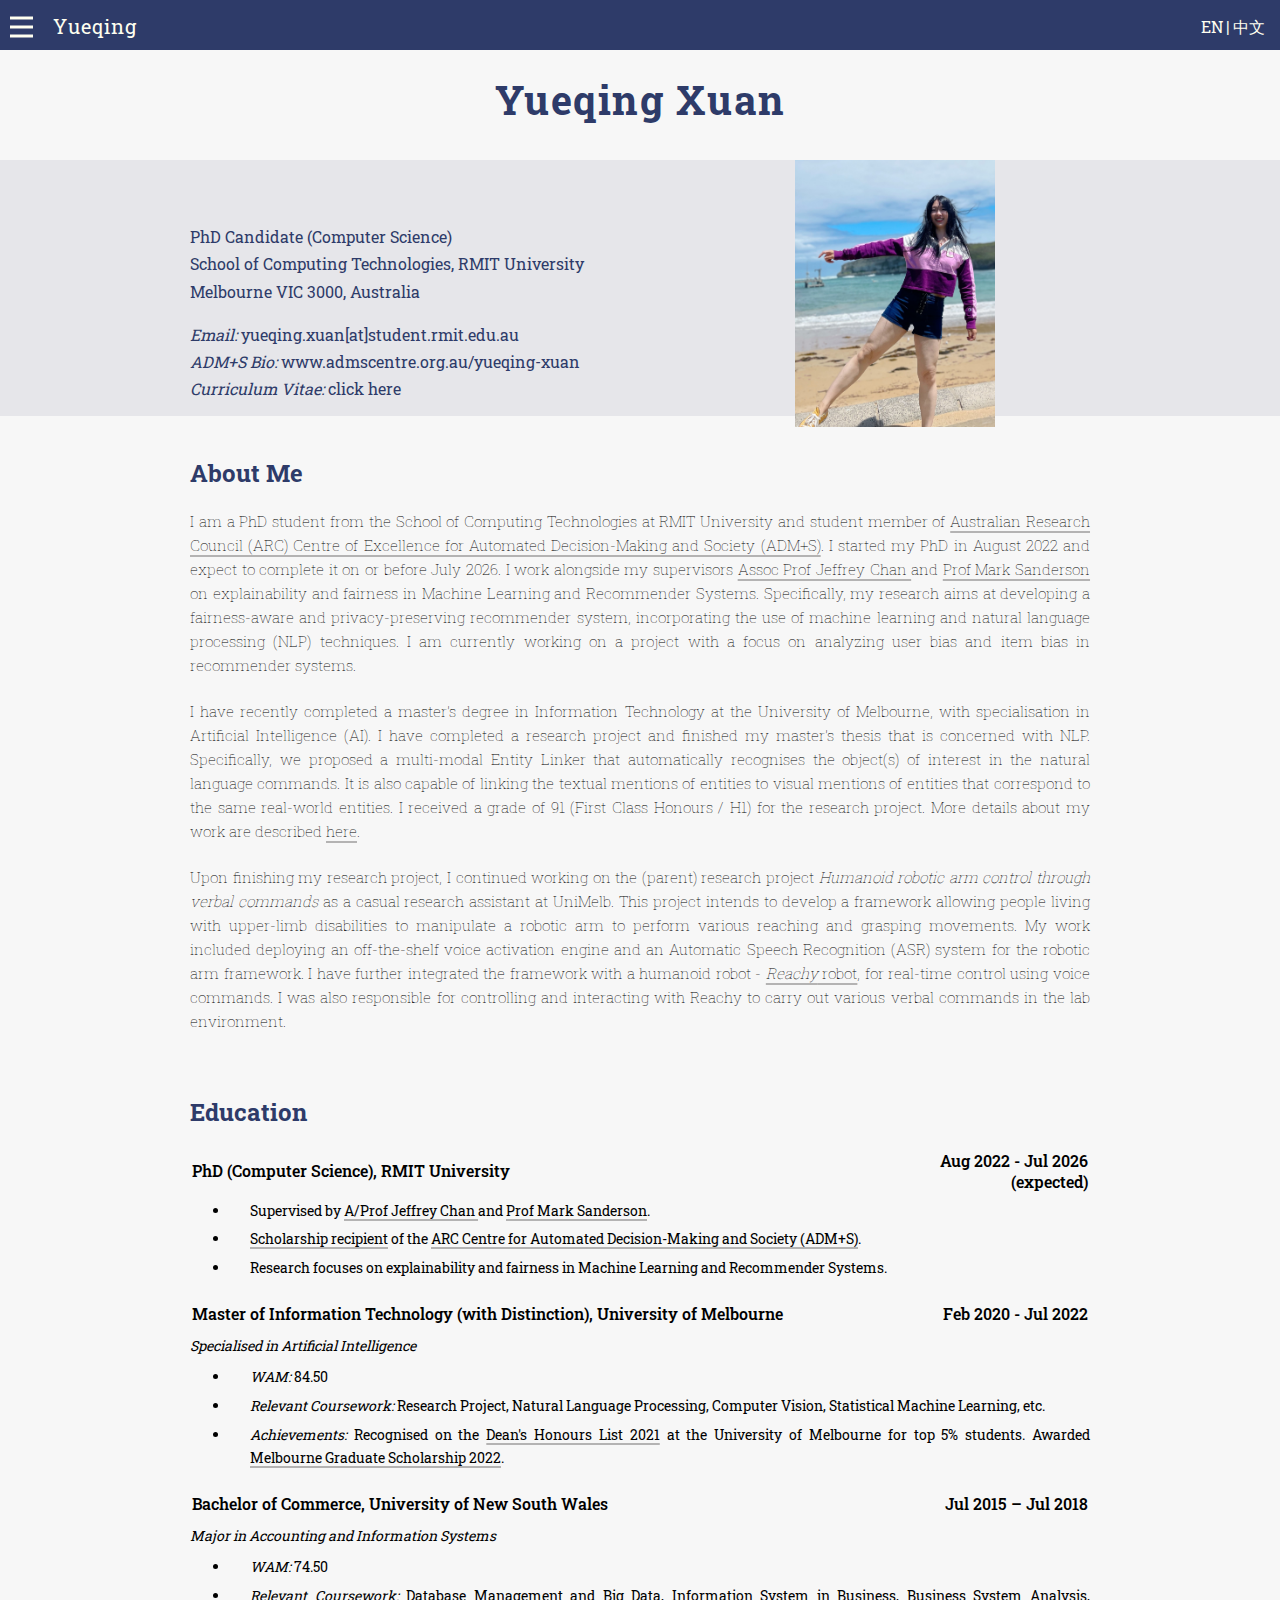
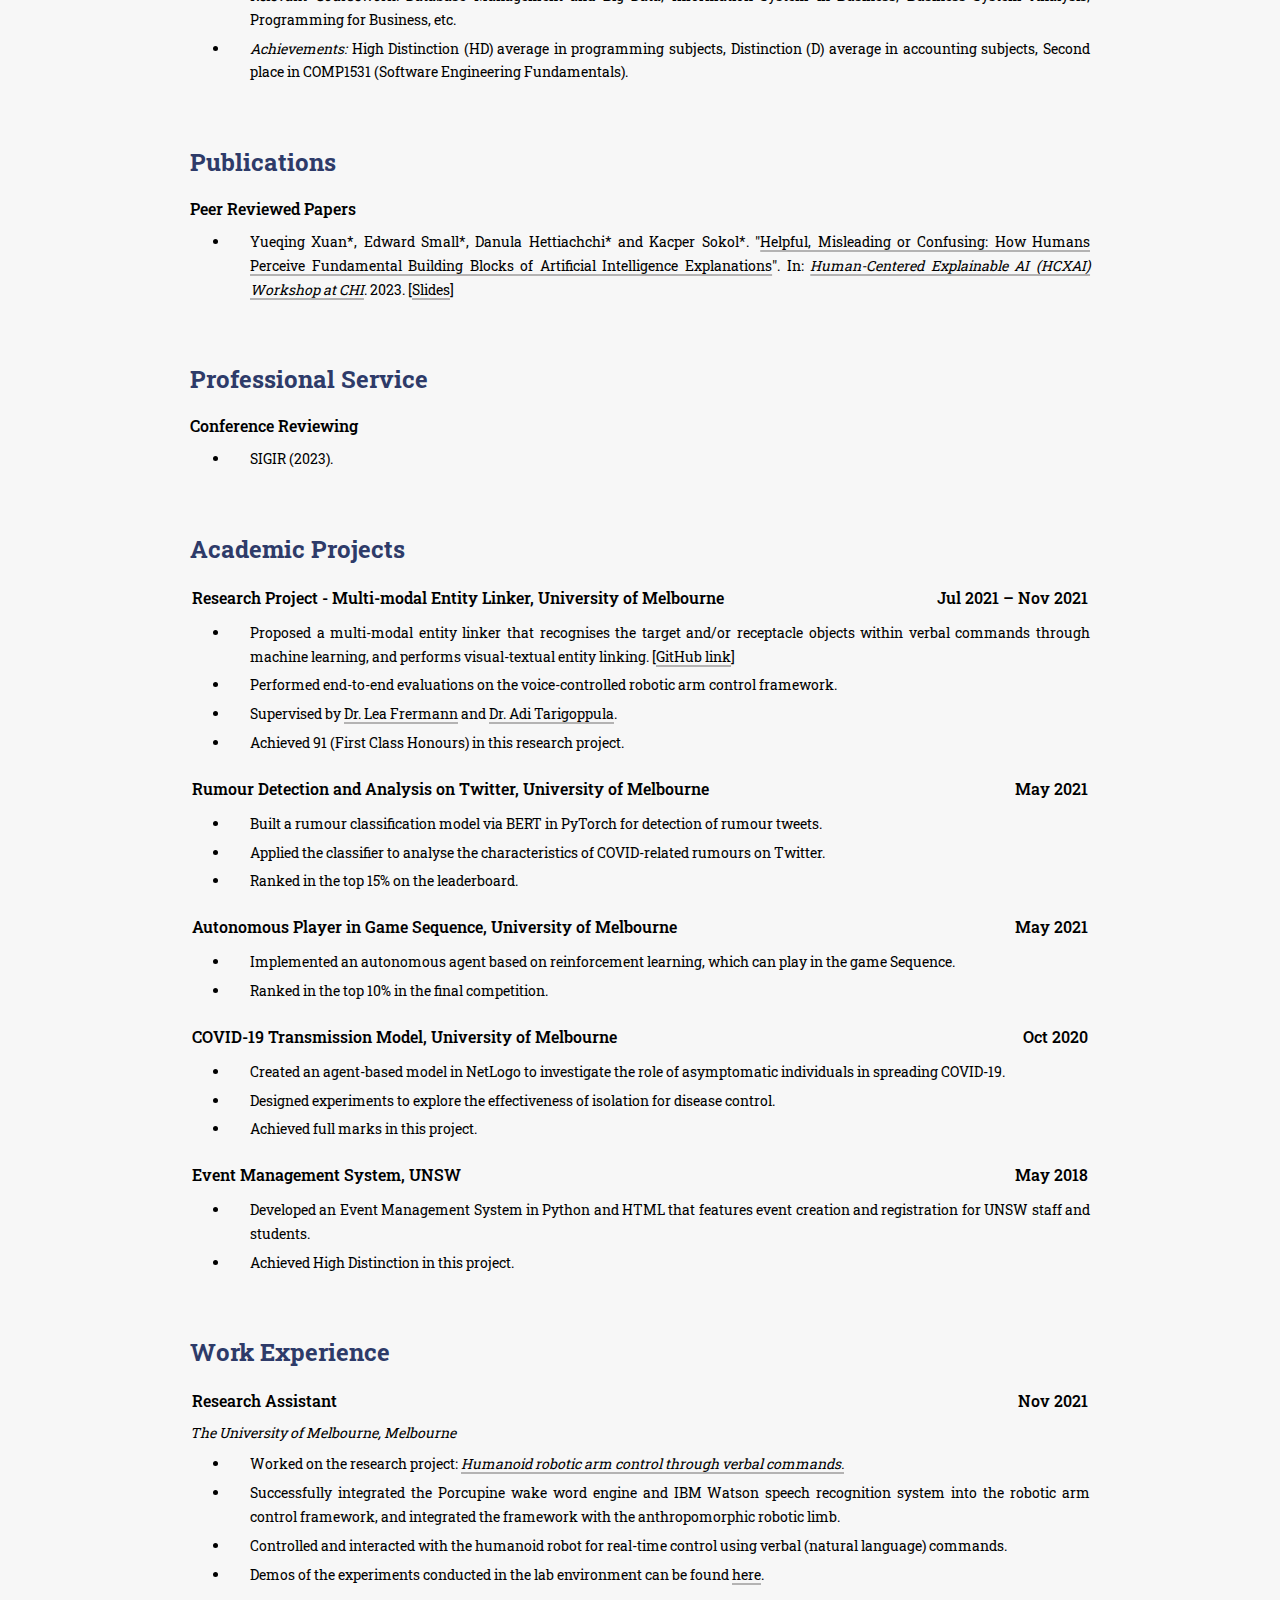
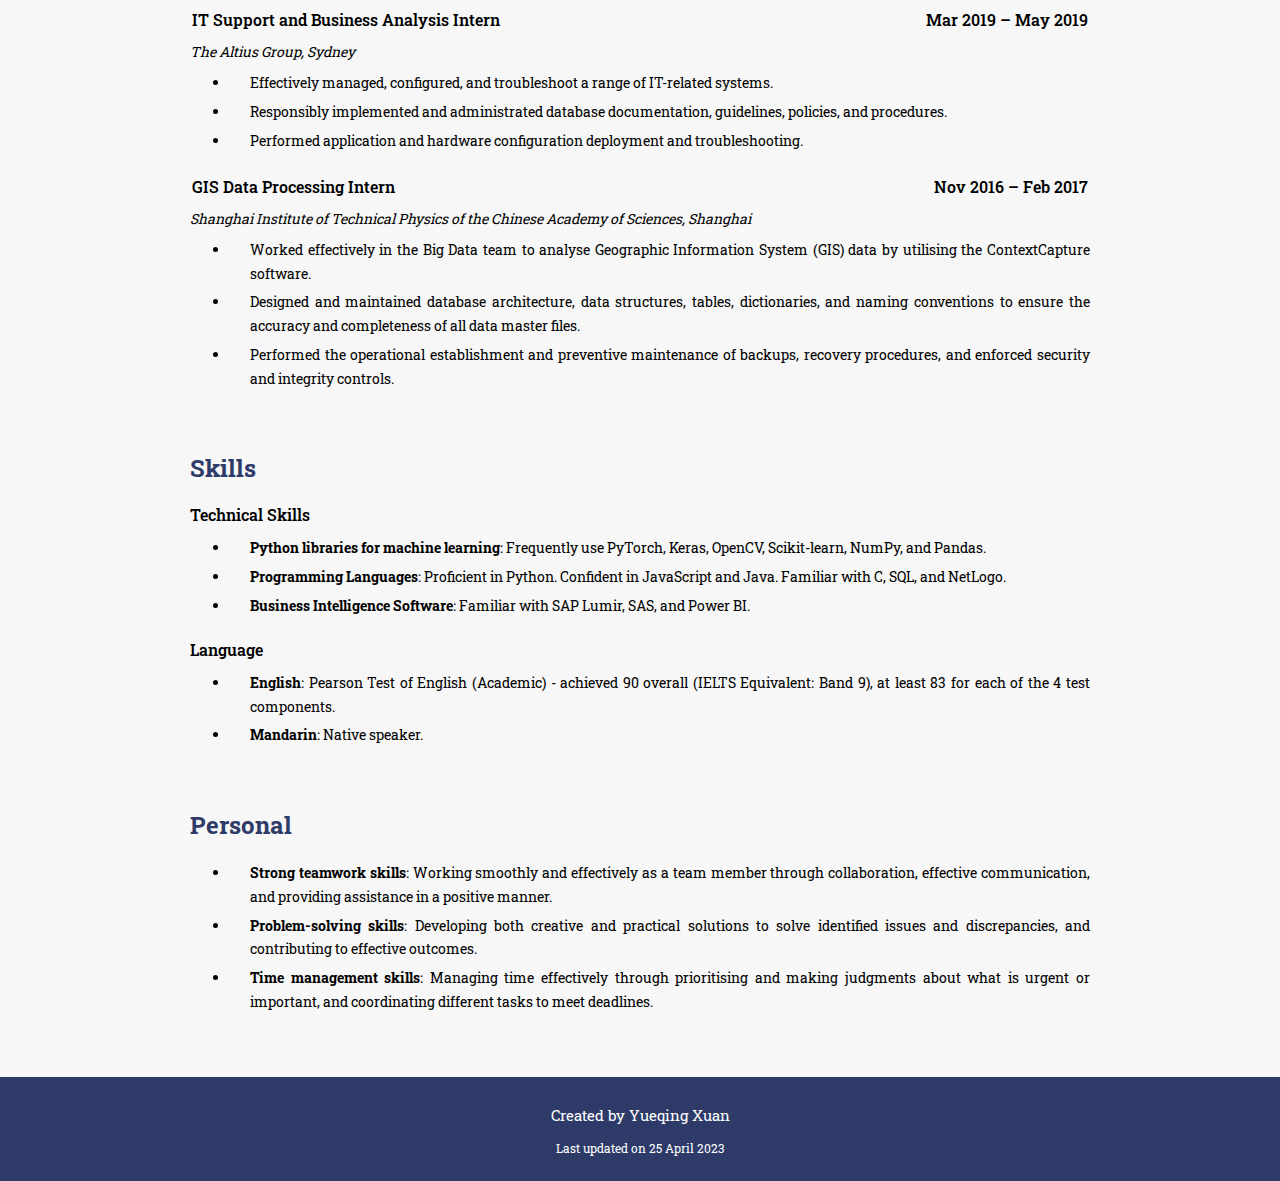
==== commit 0f51ae80: "update" ====
--- a/index.html
+++ b/index.html
@@ -189,7 +189,7 @@
             <h4>Peer Reviewed Papers</h4>
             <ul>
                 <li>
-                    Yueqing Xuan*, Edward Small*, Danula Hettiachchi* and Kacper Sokol*. “Helpful, Misleading or Confusing: How Humans Perceive Fundamental Building Blocks of Artificial Intelligence Explanations”. In: <i>arXiv preprint arXiv:2303.00934</i>. 2023.
+                    Yueqing Xuan*, Edward Small*, Danula Hettiachchi* and Kacper Sokol*. "<a href="https://arxiv.org/abs/2303.00934">Helpful, Misleading or Confusing: How Humans Perceive Fundamental Building Blocks of Artificial Intelligence Explanations</a>". In: <i><a href="https://hcxai.jimdosite.com/">Human-Centered Explainable AI (HCXAI) Workshop at CHI</a></i>. 2023. <span>[<a href="/Slides/my_slides/hcxai_paper_slides.html">Slides</a>]</span>
                 </li>
             </ul>
         </section>
@@ -363,7 +363,7 @@
     <!-- Footer -->
     <div class="footer">
         <p style="color: white; font-size: 15px">Created by Yueqing Xuan</p>
-        <p style="color: white; font-size: 12px">Last updated on 4 April 2023</p>
+        <p style="color: white; font-size: 12px">Last updated on 25 April 2023</p>
     </div>
 
     <!------------------------- JavaScript -------------------->
--- a/my_web_style.css
+++ b/my_web_style.css
@@ -9,16 +9,18 @@
 .header {
     color: #2e3b69;
     /* text-align: center; */
-    
+
     max-width: 52em;
     height: 10em;
-    margin:0 auto;
+    margin: 0 auto;
     display: flex;
-    justify-content: center; /* align horizontal */
-    align-items: center; /* align vertical */
-}
-
-.header h1{
+    justify-content: center;
+    /* align horizontal */
+    align-items: center;
+    /* align vertical */
+}
+
+.header h1 {
     letter-spacing: 1.5px;
     font-size: 40px;
     margin-top: 65px;
@@ -41,7 +43,7 @@
 
 /* --------------------------- Side bar ------------------------- */
 
-.navbar{
+.navbar {
     background-color: #2e3b69;
     overflow: hidden;
     height: 50px;
@@ -51,7 +53,7 @@
     width: 100%;
 }
 
-.navbar .left{
+.navbar .left {
     float: left;
     display: block;
     color: ivory;
@@ -62,7 +64,7 @@
     letter-spacing: 1px;
 }
 
-.navbar .lan ul{
+.navbar .lan ul {
     font-size: 16px;
     color: ivory;
     list-style: none;
@@ -70,11 +72,11 @@
     margin-right: 12px;
 }
 
-.navbar .lan ul li{
-    float:right;
-}
-
-.navbar .lan ul li a{
+.navbar .lan ul li {
+    float: right;
+}
+
+.navbar .lan ul li a {
     text-decoration: none;
     color: inherit;
     margin: 3px 3px;
@@ -94,7 +96,7 @@
     transition: 0.5s;
 }
 
-.side-nav a{
+.side-nav a {
     padding: 10px 10px 10px 30px;
     text-decoration: none;
     font-size: 16px;
@@ -103,47 +105,48 @@
     transition: 0.3s;
 }
 
-.side-nav a:hover{
+.side-nav a:hover {
     color: #fff;
 }
 
-.side-nav .btn-close{
+.side-nav .btn-close {
     position: absolute;
     top: 10px;
     font-size: 30px;
 }
 
 /* --------------------- Contact ------------------ */
- *,
- *:before,
- *:after {
-   -webkit-box-sizing: border-box;
-      -moz-box-sizing: border-box;
-           box-sizing: border-box;
- }
- 
+*,
+*:before,
+*:after {
+    -webkit-box-sizing: border-box;
+    -moz-box-sizing: border-box;
+    box-sizing: border-box;
+}
+
 .col_1 {
     width: 55%;
     float: left;
     margin-top: 20px;
-    margin-bottom: 20px;    
-}
-
-.col_1 p{
+    margin-bottom: 20px;
+}
+
+.col_1 p {
     line-height: 1.7;
     color: #2e3b69;
     font-size: 16px;
 }
 
-.col_1 a{
-    text-decoration: none;
-}
-
-.col_1 a:hover{
+.col_1 a {
+    text-decoration: none;
+}
+
+.col_1 a:hover {
     text-decoration: underline;
 }
 
-.col_1 a, .container a{
+.col_1 a,
+.container a {
     color: inherit;
 }
 
@@ -152,12 +155,15 @@
     float: right;
 }
 
-.col_1, .col_2{
+.col_1,
+.col_2 {
     display: inline-block;
     vertical-align: top;
 }
 
-.grid, .col_1, .col_2{
+.grid,
+.col_1,
+.col_2 {
     padding-left: 15px;
     padding-right: 15px;
 }
@@ -165,10 +171,10 @@
 .grid {
     margin: 0 auto;
     width: 960px;
-  }  
-
-
-.contact{
+}
+
+
+.contact {
     background-color: #e6e6ea;
     height: 16em;
     width: 100%;
@@ -194,25 +200,26 @@
     margin: 0;
 }
 
-.container{
+.container {
     padding-left: 30px;
     padding-right: 30px;
     margin: 0 auto;
     width: 960px;
-  }
-
-.container td{
+}
+
+.container td {
     padding: 0px;
 }
 
-.container .left-cell{
+.container .left-cell {
     width: 700px;
 }
 
-.container .right-cell{
+.container .right-cell {
     width: 220px;
     text-align: right;
 }
+
 .container ul li {
     font-size: 14px;
     padding: 0px 0 5px 20px;
@@ -221,19 +228,21 @@
     text-justify: inter-word;
 }
 
-.container ul li .fa-link{
+.container ul li .fa-link {
     margin-left: 6px;
     font-size: 14px;
 }
 
-.container a{
+.container a {
     text-decoration-thickness: 2px;
     text-decoration-color: rgb(180, 179, 179);
     text-underline-position: under;
 }
-.container a:hover{
+
+.container a:hover {
     color: #3b5998;
 }
+
 .container h4 {
     margin-bottom: -5px;
     font-size: 1em;
@@ -247,18 +256,19 @@
     margin-bottom: -6px;
 }
 
-.container p{
-    text-align: justify; 
+.container p {
+    text-align: justify;
     margin-bottom: 22px;
     font-size: 15px;
     font-weight: lighter;
     /* color: dimgrey; */
     line-height: 1.6;
 }
+
 .footer {
     text-align: center;
-    padding-top:13px;
-    padding-bottom:13px;
-    color:#fff;
+    padding-top: 13px;
+    padding-bottom: 13px;
+    color: #fff;
     background-color: #2e3b69;
 }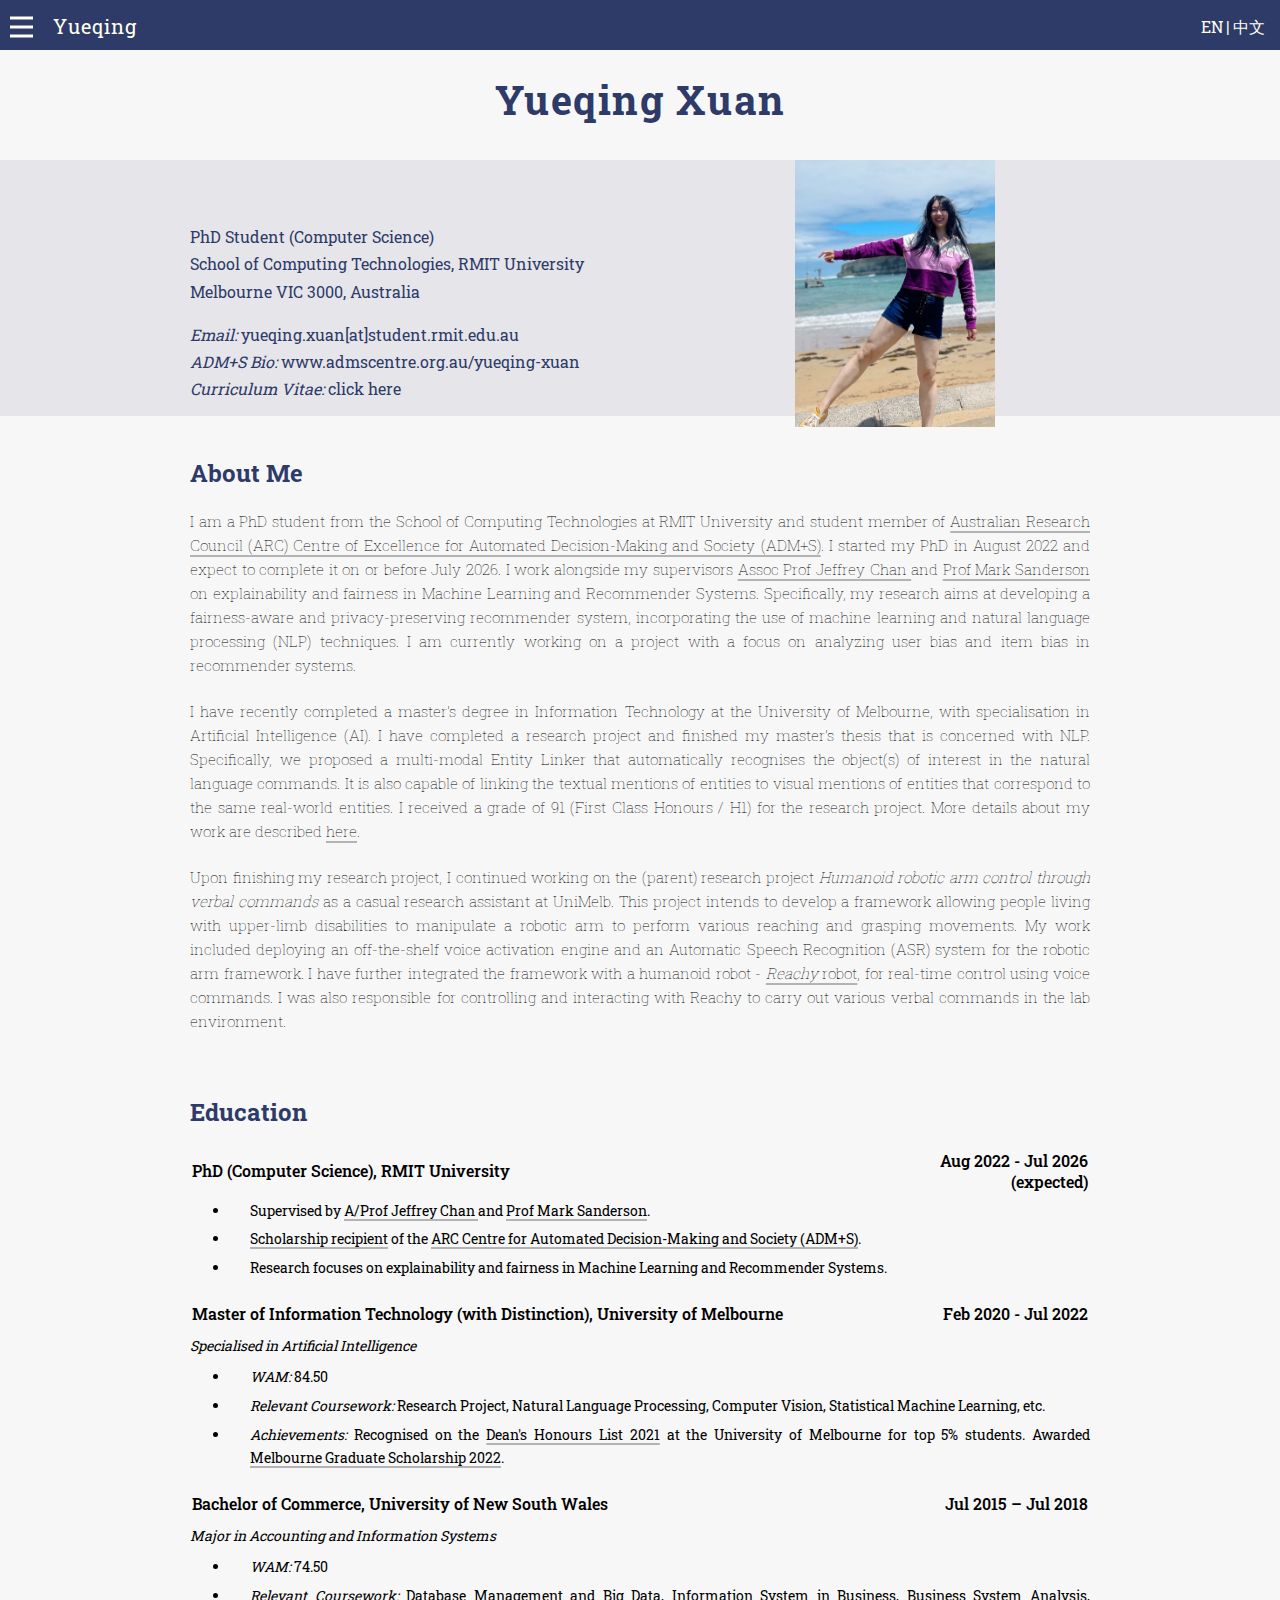
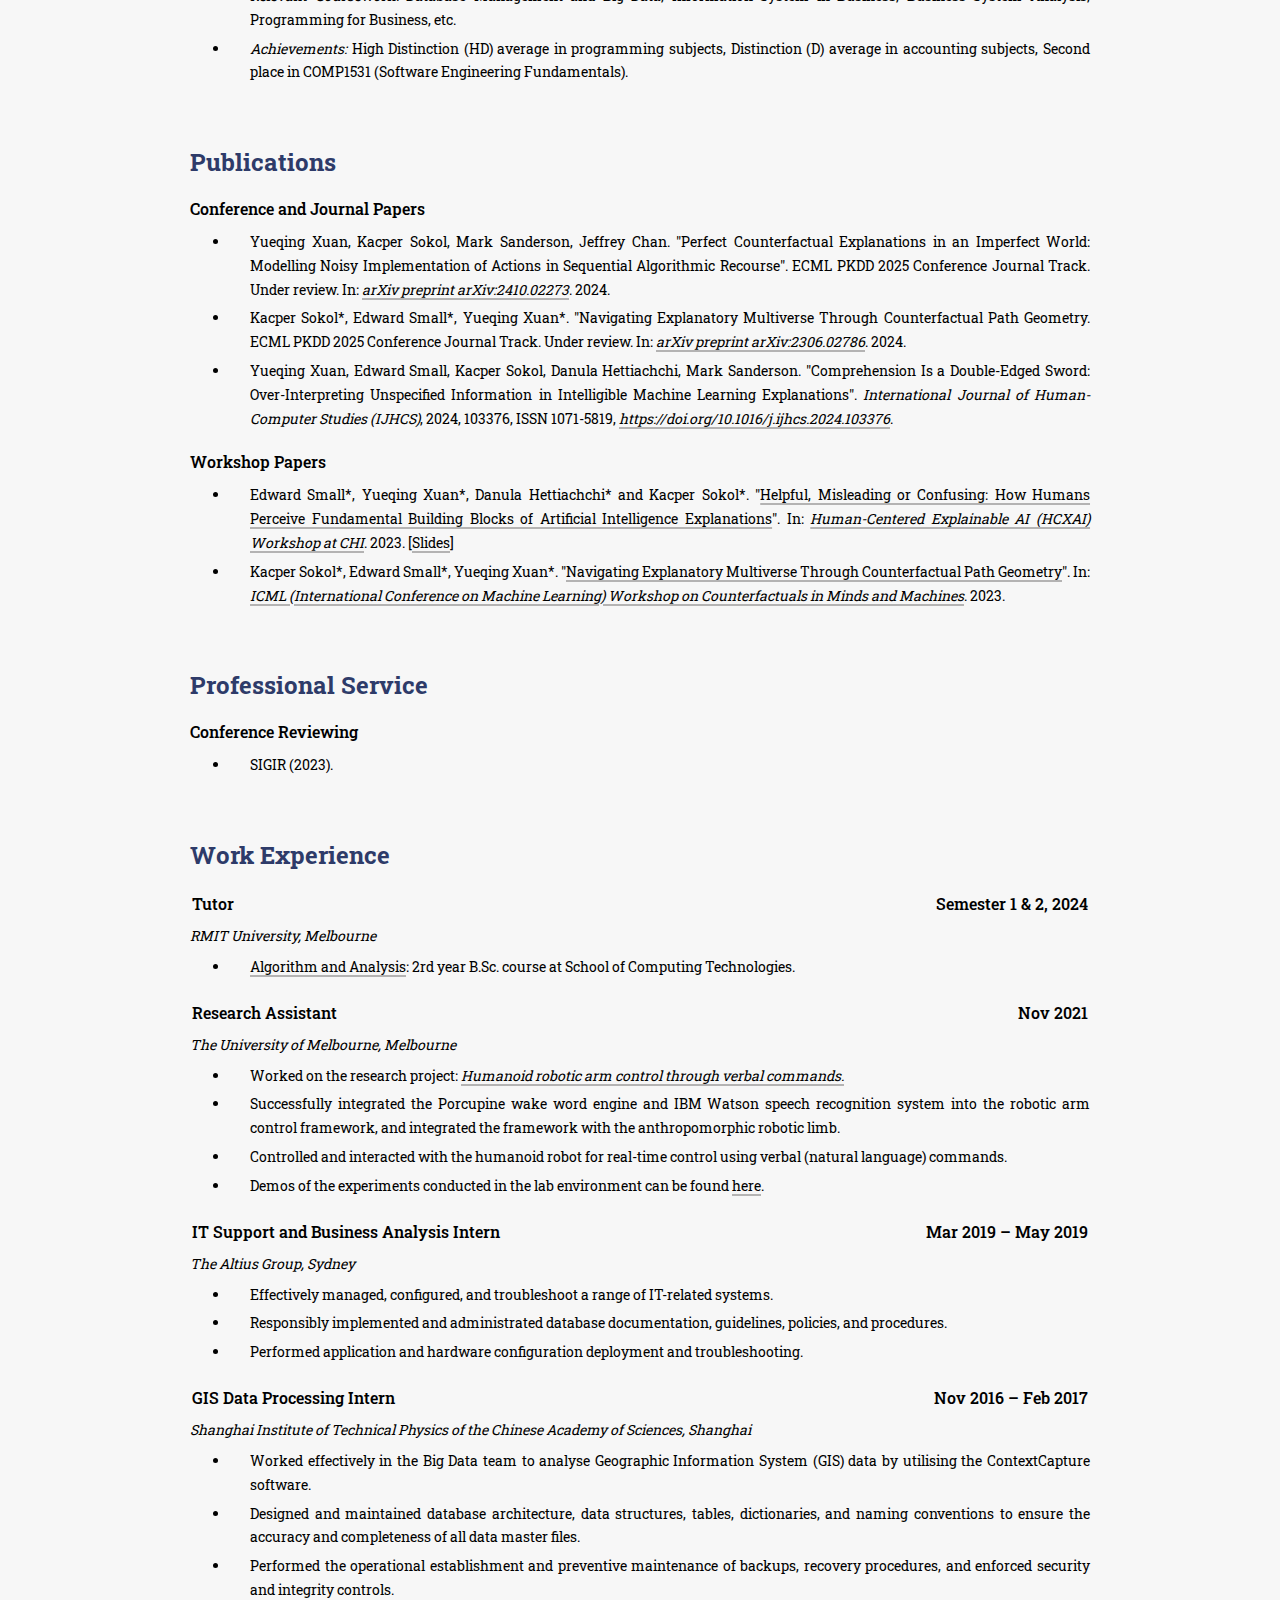
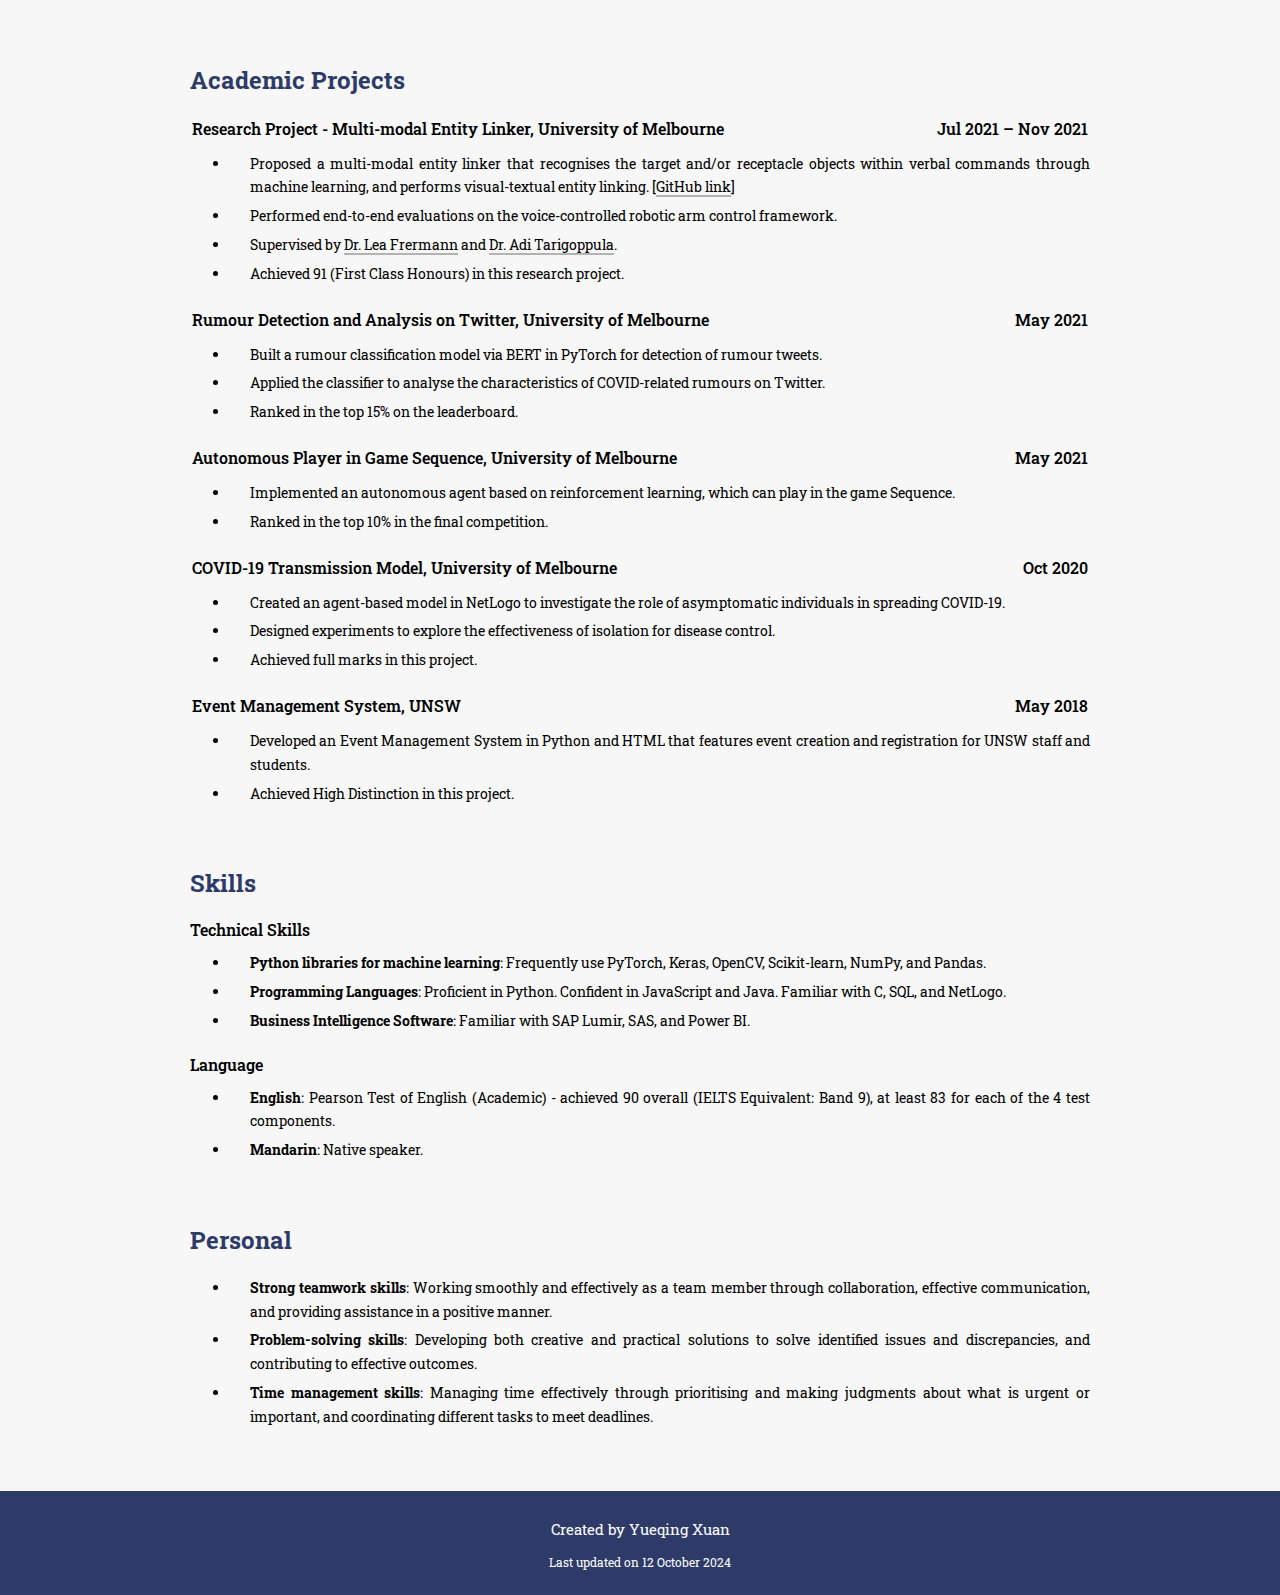
==== commit 0566f699: "update" ====
--- a/index.html
+++ b/index.html
@@ -54,8 +54,8 @@
         <a href="#education">Education</a>
         <a href="#publications">Publications</a>
         <a href="#professional">Professional Service</a>
+        <a href="#employment">Work Experience</a>
         <a href="#projects">Academic Projects</a>
-        <a href="#employment">Work Experience</a>
         <a href="#skills">Skills</a>
         <a href="#personal">Personal</a>
         <a href="Yueqing_Xuan_CV.pdf" target="_blank" rel="noopener noreferrer">CV</a>
@@ -72,7 +72,7 @@
                 <section class="col_1">
                     <p><br>
                         <a href="https://www.rmit.edu.au/study-with-us/levels-of-study/research-programs/phd/phd-computer-science-dr221"
-                            target="_blank" rel="noopener noreferrer">PhD Candidate (Computer Science)</i></a>
+                            target="_blank" rel="noopener noreferrer">PhD Student (Computer Science)</i></a>
                         <a href="https://www.rmit.edu.au/study-with-us/levels-of-study/research-programs/phd/phd-computer-science-dr221"
                             target="_blank" rel="noopener noreferrer"><i class="fas fa-external-link-alt"
                                 style="font-size: 12px;"></i></a>
@@ -186,10 +186,23 @@
         <br id="publications">
         <section class="container">
             <h2>Publications</h2>
-            <h4>Peer Reviewed Papers</h4>
-            <ul>
-                <li>
-                    Yueqing Xuan*, Edward Small*, Danula Hettiachchi* and Kacper Sokol*. "<a href="https://arxiv.org/abs/2303.00934">Helpful, Misleading or Confusing: How Humans Perceive Fundamental Building Blocks of Artificial Intelligence Explanations</a>". In: <i><a href="https://hcxai.jimdosite.com/">Human-Centered Explainable AI (HCXAI) Workshop at CHI</a></i>. 2023. <span>[<a href="/Slides/my_slides/hcxai_paper_slides.html">Slides</a>]</span>
+            <h4>Conference and Journal Papers</h4>
+            <ul>
+                <li>
+                    Yueqing Xuan, Kacper Sokol, Mark Sanderson, Jeffrey Chan. "Perfect Counterfactual Explanations in an Imperfect World: Modelling Noisy Implementation of Actions in Sequential Algorithmic Recourse". ECML PKDD 2025 Conference Journal Track. Under review. In: <i><a href="https://arxiv.org/abs/2410.02273" target="_blank" rel="noopener noreferrer">arXiv preprint arXiv:2410.02273</a></i>. 2024.</li>
+                <li> 
+                    Kacper Sokol*, Edward Small*, Yueqing Xuan*. "Navigating Explanatory Multiverse Through Counterfactual Path Geometry. ECML PKDD 2025 Conference Journal Track. Under review. In: <i><a href="https://arxiv.org/abs/2306.02786" target="_blank" rel="noopener noreferrer">arXiv preprint arXiv:2306.02786</a></i>. 2024.</li>
+                <li>
+                    Yueqing Xuan, Edward Small, Kacper Sokol, Danula Hettiachchi, Mark Sanderson. "Comprehension Is a Double-Edged Sword: Over-Interpreting Unspecified Information in Intelligible Machine Learning Explanations". <i>International Journal of Human-Computer Studies (IJHCS)</i>, 2024, 103376, ISSN 1071-5819, <i><a href="https://doi.org/10.1016/j.ijhcs.2024.103376" target="_blank" rel="noopener noreferrer">https://doi.org/10.1016/j.ijhcs.2024.103376</a></i>.
+                </li>
+            </ul>
+            <h4>Workshop Papers</h4>
+            <ul>
+                <li>
+                    Edward Small*, Yueqing Xuan*, Danula Hettiachchi* and Kacper Sokol*. "<a href="https://arxiv.org/abs/2303.00934" target="_blank" rel="noopener noreferrer">Helpful, Misleading or Confusing: How Humans Perceive Fundamental Building Blocks of Artificial Intelligence Explanations</a>". In: <i><a href="https://hcxai.jimdosite.com/" target="_blank" rel="noopener noreferrer">Human-Centered Explainable AI (HCXAI) Workshop at CHI</a></i>. 2023. <span>[<a href="/Slides/my_slides/hcxai_paper_slides.html" target="_blank" rel="noopener noreferrer">Slides</a>]</span>
+                </li>
+                <li>
+                    Kacper Sokol*, Edward Small*, Yueqing Xuan*. "<a href="https://arxiv.org/abs/2306.02786" target="_blank" rel="noopener noreferrer">Navigating Explanatory Multiverse Through Counterfactual Path Geometry</a>". In: <i><a href="https://sites.google.com/view/counterfactuals-icml/accepted-papers?authuser=0" target="_blank" rel="noopener noreferrer">ICML (International Conference on Machine Learning) Workshop on Counterfactuals in Minds and Machines</a></i>. 2023.
                 </li>
             </ul>
         </section>
@@ -202,6 +215,69 @@
                 <li>
                     SIGIR (2023).
                 </li>
+            </ul>
+        </section>
+
+        <br id="employment">
+        <section class="container">
+            <h2>Work Experience</h2>
+            <table>
+                <tr>
+                  <td class="left-cell"><h4>Tutor</h4></td>
+                  <td class="right-cell"><h4>Semester 1 & 2, 2024</h4></td>
+                </tr>
+            </table>
+            <h5><i>RMIT University, Melbourne</i></h5>
+            <ul>
+                <li><a href="http://www1.rmit.edu.au/browse/;CURPOS=1?STYPE=ENTIRE&CLOCATION=Study+at+RMIT%2F&QRY=%2Btype%3Dflexible+%2Bsubtype%3Dheparta+%2Bkeywords%3D%28cosc2123%29+&course=cosc2123&title=&Search=Search" target="_blank" rel="noopener noreferrer">Algorithm and Analysis</a>: 2rd year B.Sc. course at School of Computing Technologies.</li>
+            </ul>
+
+            <table>
+                <tr>
+                  <td class="left-cell"><h4>Research Assistant</h4></td>
+                  <td class="right-cell"><h4>Nov 2021</h4></td>
+                </tr>
+            </table>
+            <h5><i>The University of Melbourne, Melbourne</i></h5>
+            <ul>
+                <li>Worked on the research project: <a href="https://github.com/xuanxuanxuan-git/EntityLinking" target="_blank"
+                    rel="noopener noreferrer"><i>Humanoid robotic arm control through verbal commands.</i> <i class="fab fa-github"></i></a></li>
+                <li>Successfully integrated the Porcupine wake word engine and IBM Watson speech recognition system into the robotic arm control framework, 
+                    and integrated the framework with the anthropomorphic robotic limb. </li>
+                <li>Controlled and interacted with the humanoid robot for real-time control using verbal (natural language) commands.</li>
+                <li>Demos of the experiments conducted in the lab environment can be found <a href="https://github.com/xuanxuanxuan-git/EntityLinking/blob/main/README.md#demos" target="_blank"
+                    rel="noopener noreferrer">here</a>.</li>
+            </ul>
+
+            <table>
+                <tr>
+                  <td class="left-cell"><h4>IT Support and Business Analysis Intern</h4></td>
+                  <td class="right-cell"><h4>Mar 2019 – May 2019</h4></td>
+                </tr>
+            </table>
+            <h5><i>The Altius Group, Sydney</i></h5>
+            <ul>
+                <li>Effectively managed, configured, and troubleshoot a range of IT-related systems.</li>
+                <li>Responsibly implemented and administrated database documentation, guidelines, policies, and
+                    procedures.
+                </li>
+                <li>Performed application and hardware configuration deployment and troubleshooting.</li>
+            </ul>
+
+            <table>
+                <tr>
+                  <td class="left-cell"><h4>GIS Data Processing Intern</h4></td>
+                  <td class="right-cell"><h4>Nov 2016 – Feb 2017</h4></td>
+                </tr>
+            </table>
+            <h5><i>Shanghai Institute of Technical Physics of the Chinese Academy of Sciences, Shanghai</i></h5>
+            <ul>
+                <li>Worked effectively in the Big Data team to analyse Geographic Information System (GIS) data by
+                    utilising the ContextCapture software.</li>
+                <li>Designed and maintained database architecture, data structures, tables, dictionaries, and naming
+                    conventions to ensure the accuracy and completeness of all data master files.</li>
+                <li>Performed the operational establishment and preventive maintenance of backups, recovery procedures,
+                    and enforced security and integrity controls.</li>
             </ul>
         </section>
 
@@ -277,60 +353,6 @@
             </ul>
         </section>
 
-        <br id="employment">
-        <section class="container">
-            <h2>Work Experience</h2>
-            
-            <table>
-                <tr>
-                  <td class="left-cell"><h4>Research Assistant</h4></td>
-                  <td class="right-cell"><h4>Nov 2021</h4></td>
-                </tr>
-            </table>
-            <h5><i>The University of Melbourne, Melbourne</i></h5>
-            <ul>
-                <li>Worked on the research project: <a href="https://github.com/xuanxuanxuan-git/EntityLinking" target="_blank"
-                    rel="noopener noreferrer"><i>Humanoid robotic arm control through verbal commands.</i> <i class="fab fa-github"></i></a></li>
-                <li>Successfully integrated the Porcupine wake word engine and IBM Watson speech recognition system into the robotic arm control framework, 
-                    and integrated the framework with the anthropomorphic robotic limb. </li>
-                <li>Controlled and interacted with the humanoid robot for real-time control using verbal (natural language) commands.</li>
-                <li>Demos of the experiments conducted in the lab environment can be found <a href="https://github.com/xuanxuanxuan-git/EntityLinking/blob/main/README.md#demos" target="_blank"
-                    rel="noopener noreferrer">here</a>.</li>
-            </ul>
-
-            <table>
-                <tr>
-                  <td class="left-cell"><h4>IT Support and Business Analysis Intern</h4></td>
-                  <td class="right-cell"><h4>Mar 2019 – May 2019</h4></td>
-                </tr>
-            </table>
-            <h5><i>The Altius Group, Sydney</i></h5>
-            <ul>
-                <li>Effectively managed, configured, and troubleshoot a range of IT-related systems.</li>
-                <li>Responsibly implemented and administrated database documentation, guidelines, policies, and
-                    procedures.
-                </li>
-                <li>Performed application and hardware configuration deployment and troubleshooting.</li>
-            </ul>
-
-            <table>
-                <tr>
-                  <td class="left-cell"><h4>GIS Data Processing Intern</h4></td>
-                  <td class="right-cell"><h4>Nov 2016 – Feb 2017</h4></td>
-                </tr>
-            </table>
-            <h5><i>Shanghai Institute of Technical Physics of the Chinese Academy of Sciences, Shanghai</i></h5>
-            <ul>
-                <li>Worked effectively in the Big Data team to analyse Geographic Information System (GIS) data by
-                    utilising the ContextCapture software.</li>
-                <li>Designed and maintained database architecture, data structures, tables, dictionaries, and naming
-                    conventions to ensure the accuracy and completeness of all data master files.</li>
-                <li>Performed the operational establishment and preventive maintenance of backups, recovery procedures,
-                    and enforced security and integrity controls.</li>
-            </ul>
-
-        </section>
-
         <br id="skills">
         <section class="container">
             <h2>Skills</h2>
@@ -363,7 +385,7 @@
     <!-- Footer -->
     <div class="footer">
         <p style="color: white; font-size: 15px">Created by Yueqing Xuan</p>
-        <p style="color: white; font-size: 12px">Last updated on 25 April 2023</p>
+        <p style="color: white; font-size: 12px">Last updated on 12 October 2024</p>
     </div>
 
     <!------------------------- JavaScript -------------------->
